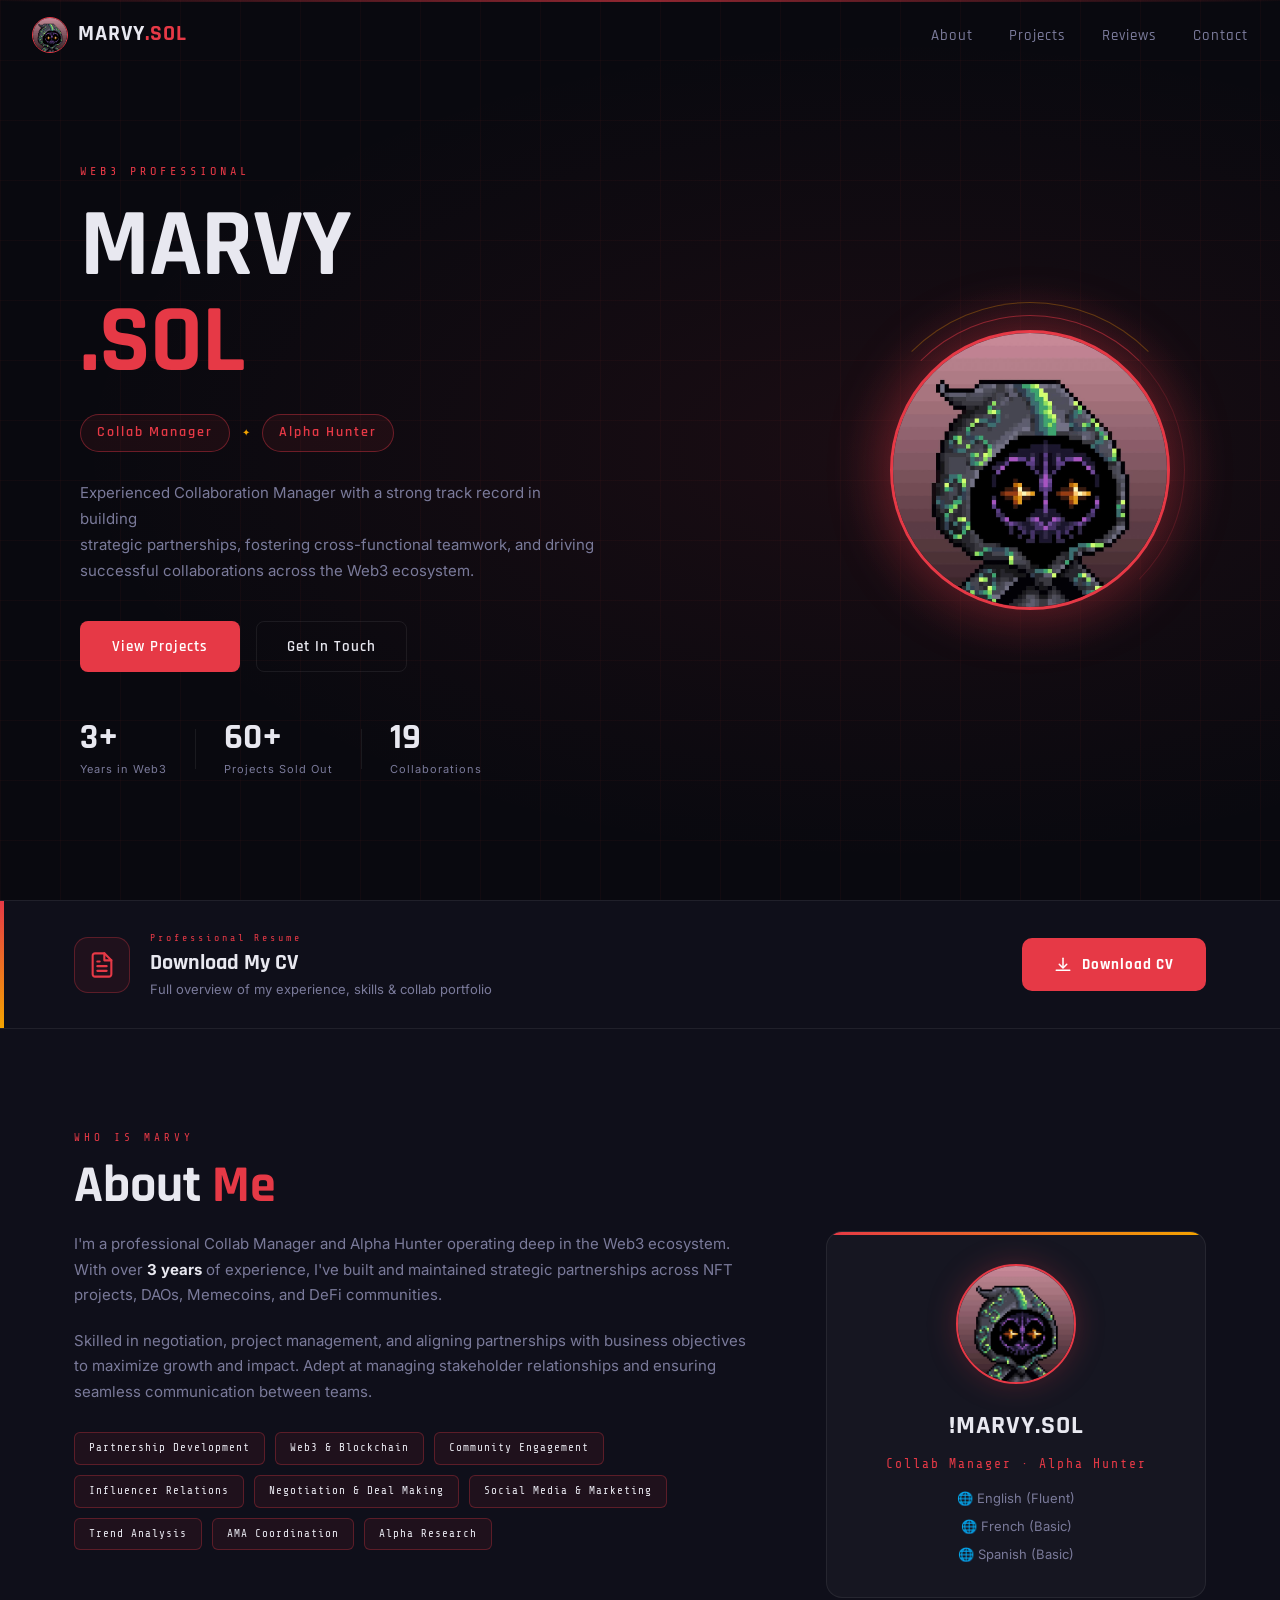
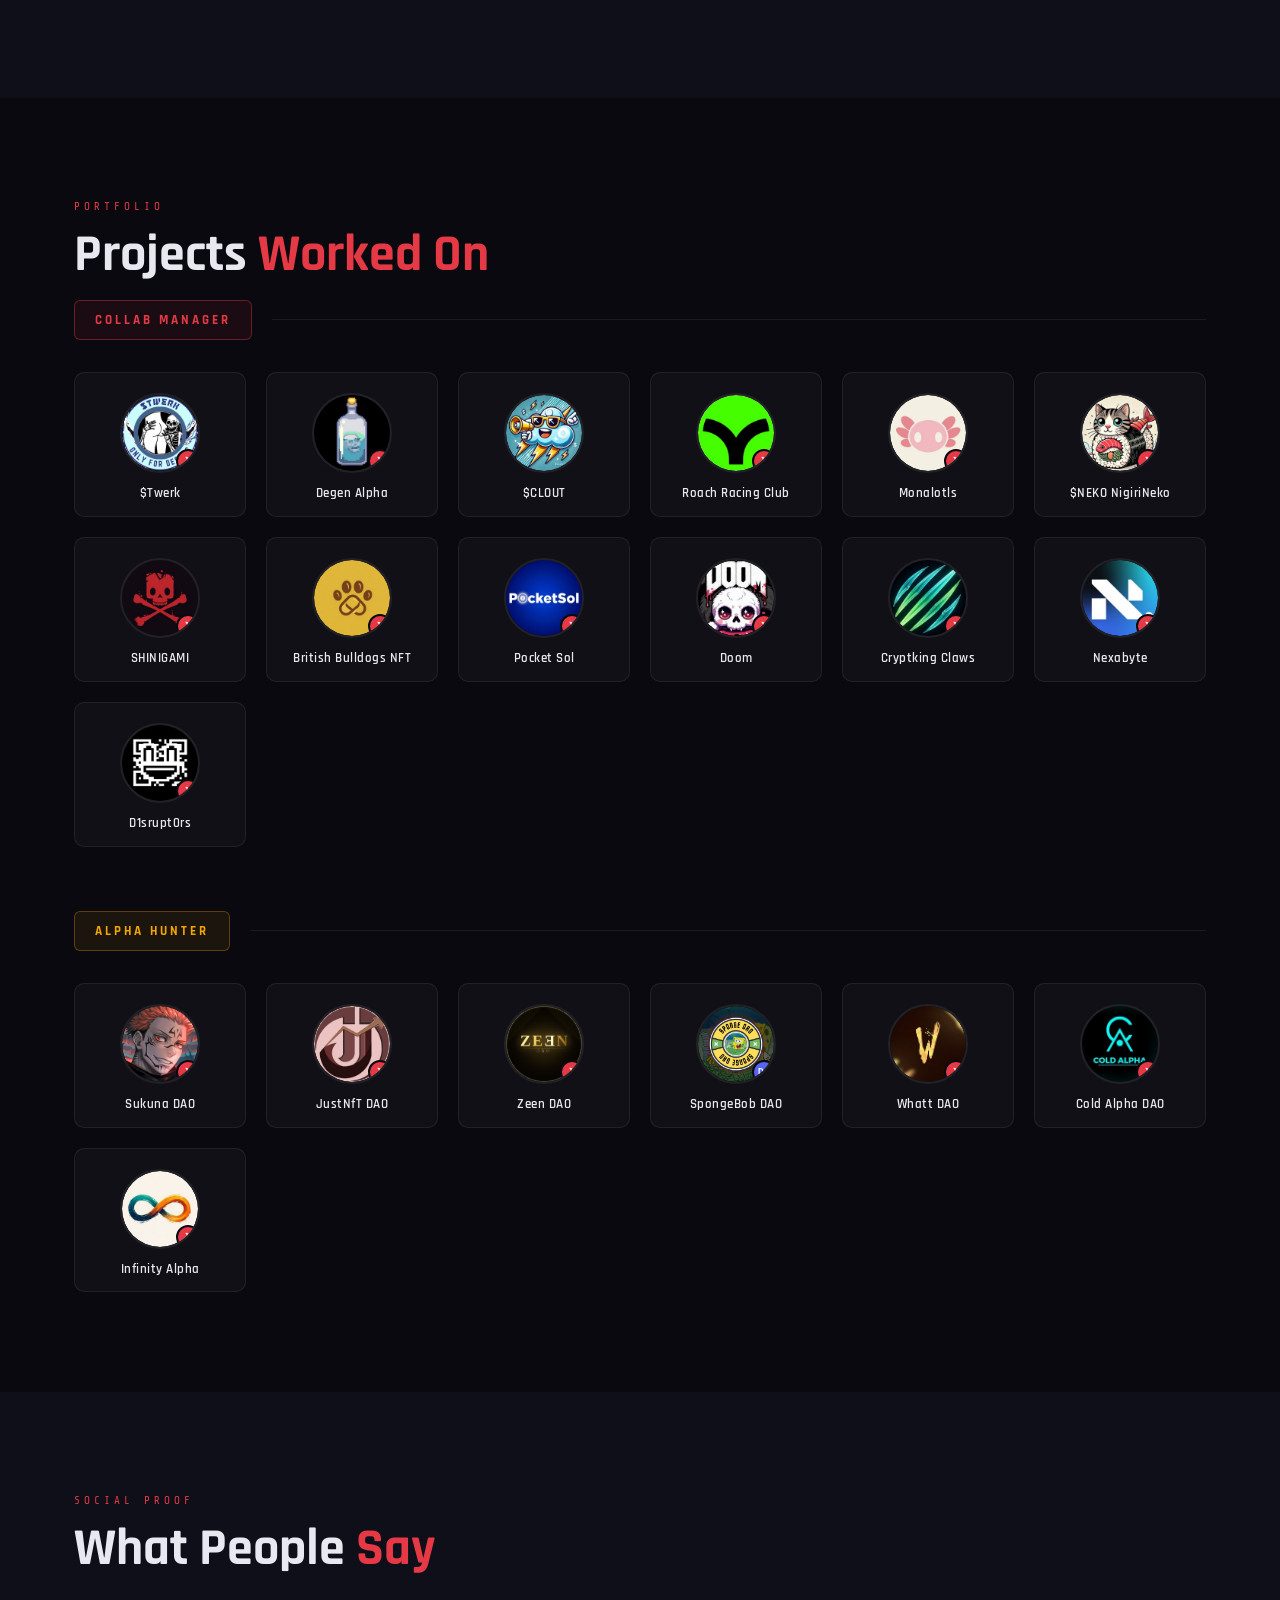
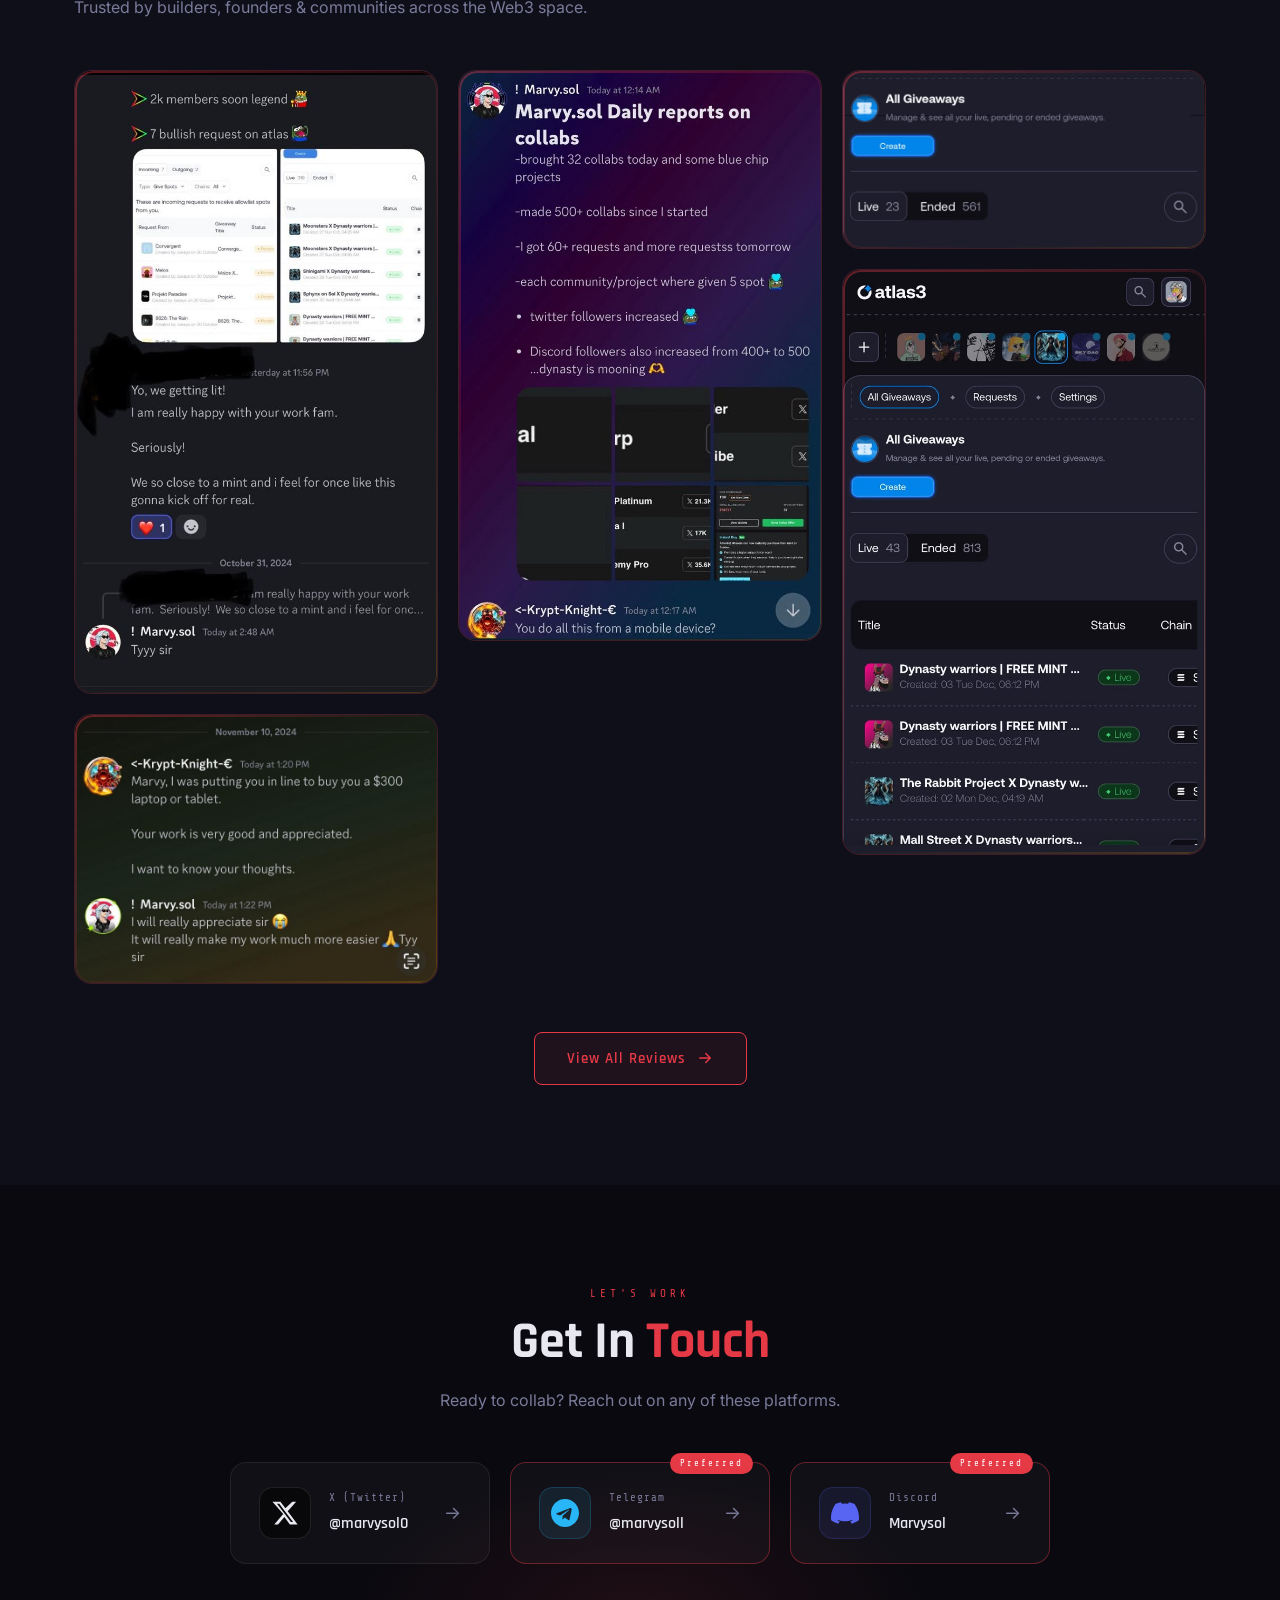
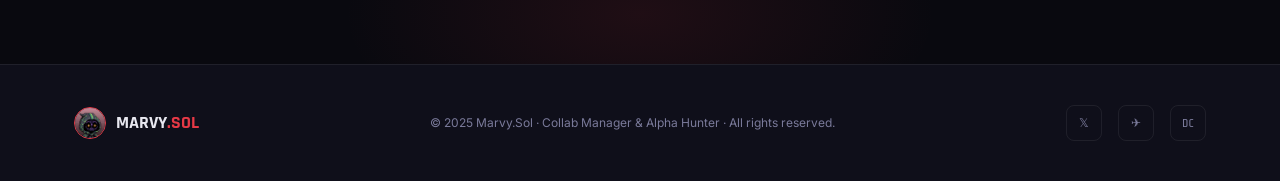
==== index.html @ a7b7ad64 "Initial commit - Marvy.Sol portfolio" ====
<!DOCTYPE html>
<html lang="en">
<head>
  <meta charset="UTF-8" />
  <meta name="viewport" content="width=device-width, initial-scale=1.0"/>
  <title>Marvy.Sol — Collab Manager & Alpha Hunter</title>
  <link rel="stylesheet" href="css/style.css" />
  <link rel="preconnect" href="https://fonts.googleapis.com">
  <link rel="preconnect" href="https://fonts.gstatic.com" crossorigin>
  <link href="https://fonts.googleapis.com/css2?family=Rajdhani:wght@400;500;600;700&family=Inter:wght@300;400;500;600&family=Share+Tech+Mono&display=swap" rel="stylesheet">
</head>
<body>

  <!-- ===================== PRELOADER ===================== -->
  <div id="preloader">
    <div class="preloader-inner">
      <div class="preloader-pfp-wrap">
        <img src="images/marvypfp.png" alt="Marvy.Sol" class="preloader-pfp" />
        <div class="preloader-ring ring-1"></div>
        <div class="preloader-ring ring-2"></div>
        <div class="preloader-ring ring-3"></div>
      </div>
      <div class="preloader-text">
        <span class="preloader-name">MARVY<span class="dot-sol">.SOL</span></span>
        <div class="preloader-bar-wrap">
          <div class="preloader-bar" id="preloaderBar"></div>
        </div>
        <span class="preloader-sub" id="preloaderSub">Initializing...</span>
      </div>
    </div>
    <div class="scanline"></div>
  </div>

  <!-- ===================== REACH ME (floating) ===================== -->
  <div class="reach-me-float" id="reachFloat">
    <div class="reach-arrow-wrap">
      <svg class="reach-arrow-svg" viewBox="0 0 40 60" fill="none" xmlns="http://www.w3.org/2000/svg">
        <path d="M20 4 C20 4 6 20 20 32 C34 44 20 56 20 56" stroke="#e63946" stroke-width="2.5" stroke-linecap="round" fill="none"/>
        <path d="M12 48 L20 58 L28 48" stroke="#e63946" stroke-width="2.5" stroke-linecap="round" stroke-linejoin="round" fill="none"/>
      </svg>
    </div>
    <a href="#contact" class="reach-me-btn">REACH ME</a>
  </div>

  <!-- ===================== NAV ===================== -->
  <nav class="navbar" id="navbar">
    <div class="nav-logo">
      <img src="images/marvypfp.png" alt="logo" class="nav-pfp" />
      <span>MARVY<span class="accent-red">.SOL</span></span>
    </div>
    <ul class="nav-links">
      <li><a href="#about">About</a></li>
      <li><a href="#projects">Projects</a></li>
      <li><a href="#reviews">Reviews</a></li>
      <li><a href="#contact">Contact</a></li>
    </ul>
    <button class="nav-hamburger" id="navHamburger" aria-label="Menu">
      <span></span><span></span><span></span>
    </button>
  </nav>
  <div class="nav-mobile-menu" id="navMobileMenu">
    <ul>
      <li><a href="#about" class="mobile-link">About</a></li>
      <li><a href="#projects" class="mobile-link">Projects</a></li>
      <li><a href="#reviews" class="mobile-link">Reviews</a></li>
      <li><a href="#contact" class="mobile-link">Contact</a></li>
    </ul>
  </div>

  <!-- ===================== HERO ===================== -->
  <section class="hero" id="home">
    <div class="hero-bg-grid"></div>
    <div class="hero-scanline-h"></div>
    <div class="hero-content">
      <p class="hero-eyebrow fade-up">Web3 Professional</p>
      <h1 class="hero-title fade-up delay-1">
        <span class="hero-name-line">MARVY</span>
        <span class="hero-name-line accent-red">.SOL</span>
      </h1>
      <div class="hero-roles fade-up delay-2">
        <span class="role-pill">Collab Manager</span>
        <span class="role-divider">✦</span>
        <span class="role-pill">Alpha Hunter</span>
      </div>
      <p class="hero-bio fade-up delay-3">
        Experienced Collaboration Manager with a strong track record in building<br class="br-desktop"/>
        strategic partnerships, fostering cross-functional teamwork, and driving<br class="br-desktop"/>
        successful collaborations across the Web3 ecosystem.
      </p>
      <div class="hero-cta-row fade-up delay-4">
        <a href="#projects" class="btn-primary">View Projects</a>
        <a href="#contact" class="btn-outline">Get In Touch</a>
      </div>
      <div class="hero-stats fade-up delay-5">
        <div class="stat-item">
          <span class="stat-num">3+</span>
          <span class="stat-label">Years in Web3</span>
        </div>
        <div class="stat-divider"></div>
        <div class="stat-item">
          <span class="stat-num">60+</span>
          <span class="stat-label">Projects Sold Out</span>
        </div>
        <div class="stat-divider"></div>
        <div class="stat-item">
          <span class="stat-num">19</span>
          <span class="stat-label">Collaborations</span>
        </div>
      </div>
    </div>
    <div class="hero-pfp-wrap fade-up delay-2">
      <div class="hero-pfp-glow"></div>
      <img src="images/marvypfp.png" alt="Marvy.Sol" class="hero-pfp" />
      <div class="hero-pfp-ring r1"></div>
      <div class="hero-pfp-ring r2"></div>
    </div>
  </section>

  <!-- ===================== CV DOWNLOAD BANNER ===================== -->
  <section class="cv-banner">
    <div class="container cv-banner-inner">
      <div class="cv-banner-left">
        <div class="cv-icon">
          <svg viewBox="0 0 24 24" fill="none" xmlns="http://www.w3.org/2000/svg" width="28" height="28">
            <path d="M14 2H6C5.46957 2 4.96086 2.21071 4.58579 2.58579C4.21071 2.96086 4 3.46957 4 4V20C4 20.5304 4.21071 21.0391 4.58579 21.4142C4.96086 21.7893 5.46957 22 6 22H18C18.5304 22 19.0391 21.7893 19.4142 21.4142C19.7893 21.0391 20 20.5304 20 20V8L14 2Z" stroke="currentColor" stroke-width="1.8" stroke-linecap="round" stroke-linejoin="round"/>
            <path d="M14 2V8H20" stroke="currentColor" stroke-width="1.8" stroke-linecap="round" stroke-linejoin="round"/>
            <path d="M16 13H8" stroke="currentColor" stroke-width="1.8" stroke-linecap="round" stroke-linejoin="round"/>
            <path d="M16 17H8" stroke="currentColor" stroke-width="1.8" stroke-linecap="round" stroke-linejoin="round"/>
            <path d="M10 9H9H8" stroke="currentColor" stroke-width="1.8" stroke-linecap="round" stroke-linejoin="round"/>
          </svg>
        </div>
        <div class="cv-banner-text">
          <p class="cv-banner-label">Professional Resume</p>
          <h3 class="cv-banner-title">Download My CV</h3>
          <p class="cv-banner-sub">Full overview of my experience, skills & collab portfolio</p>
        </div>
      </div>
      <a href="marvy_sol_cv.pdf" download="MarvySol_CV.pdf" class="btn-download-cv">
        <svg viewBox="0 0 24 24" fill="none" xmlns="http://www.w3.org/2000/svg" width="18" height="18">
          <path d="M12 15L12 3" stroke="currentColor" stroke-width="2" stroke-linecap="round"/>
          <path d="M7 11L12 16L17 11" stroke="currentColor" stroke-width="2" stroke-linecap="round" stroke-linejoin="round"/>
          <path d="M3 19H21" stroke="currentColor" stroke-width="2" stroke-linecap="round"/>
        </svg>
        Download CV
      </a>
    </div>
  </section>

  <!-- ===================== ABOUT ===================== -->
  <section class="about section-gap" id="about">
    <div class="container">
      <div class="section-label">WHO IS MARVY</div>
      <h2 class="section-title">About <span class="accent-red">Me</span></h2>
      <div class="about-grid">
        <div class="about-text">
          <p>
            I'm a professional Collab Manager and Alpha Hunter operating deep in the Web3 ecosystem.
            With over <strong>3 years</strong> of experience, I've built and maintained strategic partnerships
            across NFT projects, DAOs, Memecoins, and DeFi communities.
          </p>
          <p>
            Skilled in negotiation, project management, and aligning partnerships with business objectives
            to maximize growth and impact. Adept at managing stakeholder relationships and ensuring
            seamless communication between teams.
          </p>
          <div class="skills-grid">
            <div class="skill-tag">Partnership Development</div>
            <div class="skill-tag">Web3 & Blockchain</div>
            <div class="skill-tag">Community Engagement</div>
            <div class="skill-tag">Influencer Relations</div>
            <div class="skill-tag">Negotiation & Deal Making</div>
            <div class="skill-tag">Social Media & Marketing</div>
            <div class="skill-tag">Trend Analysis</div>
            <div class="skill-tag">AMA Coordination</div>
            <div class="skill-tag">Alpha Research</div>
          </div>
        </div>
        <div class="about-card">
          <div class="about-card-inner">
            <img src="images/marvypfp.png" alt="Marvy.Sol" class="about-pfp" />
            <div class="about-card-info">
              <h3>!MARVY.SOL</h3>
              <p class="about-card-role">Collab Manager · Alpha Hunter</p>
              <div class="about-langs">
                <span>🌐 English (Fluent)</span>
                <span>🌐 French (Basic)</span>
                <span>🌐 Spanish (Basic)</span>
              </div>
            </div>
          </div>
        </div>
      </div>
    </div>
  </section>

  <!-- ===================== PROJECTS: COLLAB MANAGER ===================== -->
  <section class="projects section-gap" id="projects">
    <div class="container">
      <div class="section-label">PORTFOLIO</div>
      <h2 class="section-title">Projects <span class="accent-red">Worked On</span></h2>

      <!-- COLLAB MANAGER TAB -->
      <div class="projects-category">
        <div class="category-header">
          <span class="category-badge badge-red">Collab Manager</span>
          <div class="category-line"></div>
        </div>
        <div class="projects-grid">

          <a href="https://x.com/twerk_xyz?s=21" target="_blank" rel="noopener" class="project-card has-link">
            <div class="project-img-wrap">
              <img src="projects/twerkdao.png" alt="$Twerk" loading="lazy"/>
              <div class="project-link-badge">𝕏</div>
            </div>
            <p class="project-name">$Twerk</p>
          </a>

          <a href="https://x.com/degenalphaxyz?s=21" target="_blank" rel="noopener" class="project-card has-link">
            <div class="project-img-wrap">
              <img src="projects/degenalphadao.png" alt="Degen Alpha" loading="lazy"/>
              <div class="project-link-badge">𝕏</div>
            </div>
            <p class="project-name">Degen Alpha</p>
          </a>

          <div class="project-card">
            <div class="project-img-wrap">
              <img src="projects/clout.png" alt="$CLOUT" loading="lazy"/>
            </div>
            <p class="project-name">$CLOUT</p>
          </div>

          <a href="https://x.com/roachracingclub?s=21" target="_blank" rel="noopener" class="project-card has-link">
            <div class="project-img-wrap">
              <img src="projects/roachracingclub.png" alt="Roach Racing Club" loading="lazy"/>
              <div class="project-link-badge">𝕏</div>
            </div>
            <p class="project-name">Roach Racing Club</p>
          </a>

          <a href="https://x.com/monalotls?s=21" target="_blank" rel="noopener" class="project-card has-link">
            <div class="project-img-wrap">
              <img src="projects/monalotls.png" alt="Monalotls" loading="lazy"/>
              <div class="project-link-badge">𝕏</div>
            </div>
            <p class="project-name">Monalotls</p>
          </a>

          <a href="https://x.com/nigirinekotoken?s=21" target="_blank" rel="noopener" class="project-card has-link">
            <div class="project-img-wrap">
              <img src="projects/nigirineko.png" alt="$NEKO NigiriNeko" loading="lazy"/>
              <div class="project-link-badge">𝕏</div>
            </div>
            <p class="project-name">$NEKO NigiriNeko</p>
          </a>

          <a href="https://x.com/shinirealms?s=21" target="_blank" rel="noopener" class="project-card has-link">
            <div class="project-img-wrap">
              <img src="projects/shinigami.png" alt="SHINIGAMI" loading="lazy"/>
              <div class="project-link-badge">𝕏</div>
            </div>
            <p class="project-name">SHINIGAMI</p>
          </a>

          <a href="https://x.com/britbulldogsnft?s=21" target="_blank" rel="noopener" class="project-card has-link">
            <div class="project-img-wrap">
              <img src="projects/britishbulldogsnft.png" alt="British Bulldogs NFT" loading="lazy"/>
              <div class="project-link-badge">𝕏</div>
            </div>
            <p class="project-name">British Bulldogs NFT</p>
          </a>

          <a href="https://x.com/pocket_sol?s=21" target="_blank" rel="noopener" class="project-card has-link">
            <div class="project-img-wrap">
              <img src="projects/pocketsol.png" alt="Pocket Sol" loading="lazy"/>
              <div class="project-link-badge">𝕏</div>
            </div>
            <p class="project-name">Pocket Sol</p>
          </a>

          <a href="https://x.com/doomons_on_sol?s=21" target="_blank" rel="noopener" class="project-card has-link">
            <div class="project-img-wrap">
              <img src="projects/doom.png" alt="Doom" loading="lazy"/>
              <div class="project-link-badge">𝕏</div>
            </div>
            <p class="project-name">Doom</p>
          </a>

          <a href="https://x.com/cryptkingclaws?s=21" target="_blank" rel="noopener" class="project-card has-link">
            <div class="project-img-wrap">
              <img src="projects/cryptkingclaws.png" alt="Cryptking Claws" loading="lazy"/>
              <div class="project-link-badge">𝕏</div>
            </div>
            <p class="project-name">Cryptking Claws</p>
          </a>

          <a href="https://x.com/btcordinal?s=21" target="_blank" rel="noopener" class="project-card has-link">
            <div class="project-img-wrap">
              <img src="projects/nexabyte.png" alt="Nexabyte" loading="lazy"/>
              <div class="project-link-badge">𝕏</div>
            </div>
            <p class="project-name">Nexabyte</p>
          </a>

          <a href="https://x.com/d1srupt0rs?s=21" target="_blank" rel="noopener" class="project-card has-link">
            <div class="project-img-wrap">
              <img src="projects/d1srupt0rs.png" alt="D1srupt0rs" loading="lazy"/>
              <div class="project-link-badge">𝕏</div>
            </div>
            <p class="project-name">D1srupt0rs</p>
          </a>

        </div>
      </div>

      <!-- ALPHA HUNTER TAB -->
      <div class="projects-category" style="margin-top: 64px;">
        <div class="category-header">
          <span class="category-badge badge-gold">Alpha Hunter</span>
          <div class="category-line"></div>
        </div>
        <div class="projects-grid">

          <a href="https://x.com/sukunadao?s=21" target="_blank" rel="noopener" class="project-card has-link">
            <div class="project-img-wrap">
              <img src="projects/sukunadao.png" alt="Sukuna DAO" loading="lazy"/>
              <div class="project-link-badge">𝕏</div>
            </div>
            <p class="project-name">Sukuna DAO</p>
          </a>

          <a href="https://x.com/justnftsdao11?s=21" target="_blank" rel="noopener" class="project-card has-link">
            <div class="project-img-wrap">
              <img src="projects/justnftdao.png" alt="JustNfT DAO" loading="lazy"/>
              <div class="project-link-badge">𝕏</div>
            </div>
            <p class="project-name">JustNfT DAO</p>
          </a>

          <a href="https://x.com/zeendao?s=21" target="_blank" rel="noopener" class="project-card has-link">
            <div class="project-img-wrap">
              <img src="projects/zeendao.png" alt="Zeen DAO" loading="lazy"/>
              <div class="project-link-badge">𝕏</div>
            </div>
            <p class="project-name">Zeen DAO</p>
          </a>

          <a href="https://discord.gg/MbeH8Wxzfx" target="_blank" rel="noopener" class="project-card has-link">
            <div class="project-img-wrap">
              <img src="projects/spongedao.png" alt="SpongeBob DAO" loading="lazy"/>
              <div class="project-link-badge discord-badge">DC</div>
            </div>
            <p class="project-name">SpongeBob DAO</p>
          </a>

          <a href="https://x.com/web3_whatt?s=21" target="_blank" rel="noopener" class="project-card has-link">
            <div class="project-img-wrap">
              <img src="projects/whattdao.png" alt="Whatt DAO" loading="lazy"/>
              <div class="project-link-badge">𝕏</div>
            </div>
            <p class="project-name">Whatt DAO</p>
          </a>

          <a href="https://x.com/cold_alphaa?s=21" target="_blank" rel="noopener" class="project-card has-link">
            <div class="project-img-wrap">
              <img src="projects/coldalpha.png" alt="Cold Alpha DAO" loading="lazy"/>
              <div class="project-link-badge">𝕏</div>
            </div>
            <p class="project-name">Cold Alpha DAO</p>
          </a>

          <a href="https://x.com/infinityyalpha?s=21" target="_blank" rel="noopener" class="project-card has-link">
            <div class="project-img-wrap">
              <img src="projects/infinityalpha.png" alt="Infinity Alpha" loading="lazy"/>
              <div class="project-link-badge">𝕏</div>
            </div>
            <p class="project-name">Infinity Alpha</p>
          </a>

        </div>
      </div>
    </div>
  </section>

  <!-- ===================== REVIEWS ===================== -->
  <section class="reviews-section section-gap" id="reviews">
    <div class="container">
      <div class="section-label">SOCIAL PROOF</div>
      <h2 class="section-title">What People <span class="accent-red">Say</span></h2>
      <p class="section-sub">Trusted by builders, founders & communities across the Web3 space.</p>

      <div class="reviews-masonry" id="reviewsMasonry">
        <!-- Reviews 1–7 shown on main page -->
        <div class="review-img-wrap"><img src="reviews/review_1.png" alt="Review 1" loading="lazy"/></div>
        <div class="review-img-wrap"><img src="reviews/review_2.png" alt="Review 2" loading="lazy"/></div>
        <div class="review-img-wrap"><img src="reviews/review_3.png" alt="Review 3" loading="lazy"/></div>
        <div class="review-img-wrap"><img src="reviews/review_4.png" alt="Review 4" loading="lazy"/></div>
        <div class="review-img-wrap"><img src="reviews/review_5.png" alt="Review 5" loading="lazy"/></div>
        <div class="review-img-wrap"><img src="reviews/review_6.png" alt="Review 6" loading="lazy"/></div>
        <div class="review-img-wrap"><img src="reviews/review_7.png" alt="Review 7" loading="lazy"/></div>
      </div>

      <div class="reviews-cta-row">
        <a href="testimonials.html" class="btn-reviews">
          View All Reviews
          <svg viewBox="0 0 24 24" fill="none" xmlns="http://www.w3.org/2000/svg" width="18" height="18">
            <path d="M5 12H19M13 6L19 12L13 18" stroke="currentColor" stroke-width="2" stroke-linecap="round" stroke-linejoin="round"/>
          </svg>
        </a>
      </div>
    </div>
  </section>

  <!-- ===================== CONTACT ===================== -->
  <section class="contact section-gap" id="contact">
    <div class="container contact-container">
      <div class="section-label">LET'S WORK</div>
      <h2 class="section-title">Get In <span class="accent-red">Touch</span></h2>
      <p class="section-sub">Ready to collab? Reach out on any of these platforms.</p>

      <div class="contact-cards">
        <a href="https://x.com/marvysol0" target="_blank" rel="noopener" class="contact-card">
          <div class="contact-icon x-icon">
            <svg viewBox="0 0 24 24" fill="currentColor" width="28" height="28">
              <path d="M18.244 2.25h3.308l-7.227 8.26 8.502 11.24H16.17l-4.714-6.231-5.401 6.231H2.746l7.73-8.835L1.254 2.25H8.08l4.264 5.636L18.244 2.25zm-1.161 17.52h1.833L7.084 4.126H5.117L17.083 19.77z"/>
            </svg>
          </div>
          <div class="contact-info">
            <span class="contact-platform">X (Twitter)</span>
            <span class="contact-handle">@marvysol0</span>
          </div>
          <div class="contact-arrow">→</div>
        </a>

        <a href="https://t.me/marvysoll" target="_blank" rel="noopener" class="contact-card preferred">
          <div class="preferred-badge">Preferred</div>
          <div class="contact-icon tg-icon">
            <svg viewBox="0 0 24 24" fill="currentColor" width="28" height="28">
              <path d="M12 0C5.373 0 0 5.373 0 12s5.373 12 12 12 12-5.373 12-12S18.627 0 12 0zm5.894 8.221l-1.97 9.28c-.145.658-.537.818-1.084.508l-3-2.21-1.447 1.394c-.16.16-.295.295-.605.295l.213-3.053 5.56-5.023c.242-.213-.054-.333-.373-.12L7.793 14.08l-2.96-.924c-.643-.204-.657-.643.136-.953l11.57-4.461c.537-.194 1.006.131.836.95l-.441.529z"/>
            </svg>
          </div>
          <div class="contact-info">
            <span class="contact-platform">Telegram</span>
            <span class="contact-handle">@marvysoll</span>
          </div>
          <div class="contact-arrow">→</div>
        </a>

        <a href="https://discord.gg/k3fXaZNx" target="_blank" rel="noopener" class="contact-card preferred">
          <div class="preferred-badge">Preferred</div>
          <div class="contact-icon dc-icon">
            <svg viewBox="0 0 24 24" fill="currentColor" width="28" height="28">
              <path d="M20.317 4.37a19.791 19.791 0 0 0-4.885-1.515.074.074 0 0 0-.079.037c-.21.375-.444.864-.608 1.25a18.27 18.27 0 0 0-5.487 0 12.64 12.64 0 0 0-.617-1.25.077.077 0 0 0-.079-.037A19.736 19.736 0 0 0 3.677 4.37a.07.07 0 0 0-.032.027C.533 9.046-.32 13.58.099 18.057a.082.082 0 0 0 .031.057 19.9 19.9 0 0 0 5.993 3.03.078.078 0 0 0 .084-.028 14.09 14.09 0 0 0 1.226-1.994.076.076 0 0 0-.041-.106 13.107 13.107 0 0 1-1.872-.892.077.077 0 0 1-.008-.128 10.2 10.2 0 0 0 .372-.292.074.074 0 0 1 .077-.01c3.928 1.793 8.18 1.793 12.062 0a.074.074 0 0 1 .078.01c.12.098.246.198.373.292a.077.077 0 0 1-.006.127 12.299 12.299 0 0 1-1.873.892.077.077 0 0 0-.041.107c.36.698.772 1.362 1.225 1.993a.076.076 0 0 0 .084.028 19.839 19.839 0 0 0 6.002-3.03.077.077 0 0 0 .032-.054c.5-5.177-.838-9.674-3.549-13.66a.061.061 0 0 0-.031-.03z"/>
            </svg>
          </div>
          <div class="contact-info">
            <span class="contact-platform">Discord</span>
            <span class="contact-handle">Marvysol</span>
          </div>
          <div class="contact-arrow">→</div>
        </a>
      </div>
    </div>
  </section>

  <!-- ===================== FOOTER ===================== -->
  <footer class="footer">
    <div class="container">
      <div class="footer-inner">
        <div class="footer-logo">
          <img src="images/marvypfp.png" alt="Marvy.Sol" />
          <span>MARVY<span class="accent-red">.SOL</span></span>
        </div>
        <p class="footer-copy">© 2025 Marvy.Sol · Collab Manager & Alpha Hunter · All rights reserved.</p>
        <div class="footer-socials">
          <a href="https://x.com/marvysol0" target="_blank" rel="noopener" aria-label="X">𝕏</a>
          <a href="https://t.me/marvysoll" target="_blank" rel="noopener" aria-label="Telegram">✈</a>
          <a href="https://discord.gg/k3fXaZNx" target="_blank" rel="noopener" aria-label="Discord">DC</a>
        </div>
      </div>
    </div>
  </footer>

  <script src="js/main.js"></script>
</body>
</html>
---- css/style.css ----
/* ============================================================
   MARVY.SOL — CSS
   Dark Web3 theme: Deep black + Red accent + Gold secondary
   ============================================================ */

/* ---- RESET & BASE ---- */
*, *::before, *::after { box-sizing: border-box; margin: 0; padding: 0; }

:root {
  --bg:          #09090f;
  --bg2:         #0f0f1a;
  --bg3:         #13131f;
  --red:         #e63946;
  --red-glow:    rgba(230,57,70,0.25);
  --red-dim:     rgba(230,57,70,0.08);
  --gold:        #f4a400;
  --gold-glow:   rgba(244,164,0,0.2);
  --text:        #e8e8f0;
  --muted:       #7a7a9a;
  --border:      rgba(255,255,255,0.07);
  --card-bg:     rgba(255,255,255,0.03);
  --font-head:   'Rajdhani', sans-serif;
  --font-body:   'Inter', sans-serif;
  --font-mono:   'Share Tech Mono', monospace;
  --radius:      16px;
  --radius-sm:   10px;
}

html { scroll-behavior: smooth; overflow-x: hidden; }

body {
  background: var(--bg);
  color: var(--text);
  font-family: var(--font-body);
  font-size: 16px;
  line-height: 1.7;
  overflow-x: hidden;
}

a { color: inherit; text-decoration: none; }
img { max-width: 100%; display: block; }
ul { list-style: none; }

.container {
  max-width: 1180px;
  margin: 0 auto;
  padding: 0 24px;
}

.section-gap { padding: 100px 0; }

.accent-red { color: var(--red); }

/* ---- TYPOGRAPHY ---- */
.section-label {
  font-family: var(--font-mono);
  font-size: 11px;
  letter-spacing: 4px;
  color: var(--red);
  text-transform: uppercase;
  margin-bottom: 10px;
  opacity: 0.85;
}

.section-title {
  font-family: var(--font-head);
  font-size: clamp(32px, 5vw, 52px);
  font-weight: 700;
  line-height: 1.1;
  margin-bottom: 16px;
}

.section-sub {
  color: var(--muted);
  font-size: 16px;
  max-width: 520px;
  margin-bottom: 48px;
}

/* ---- BUTTONS ---- */
.btn-primary {
  display: inline-flex;
  align-items: center;
  gap: 8px;
  background: var(--red);
  color: #fff;
  font-family: var(--font-head);
  font-weight: 600;
  font-size: 15px;
  letter-spacing: 1px;
  padding: 13px 32px;
  border-radius: 8px;
  transition: background 0.2s, box-shadow 0.2s, transform 0.15s;
}
.btn-primary:hover {
  background: #c0303b;
  box-shadow: 0 0 28px var(--red-glow);
  transform: translateY(-2px);
}

.btn-outline {
  display: inline-flex;
  align-items: center;
  gap: 8px;
  background: transparent;
  color: var(--text);
  font-family: var(--font-head);
  font-weight: 600;
  font-size: 15px;
  letter-spacing: 1px;
  padding: 12px 30px;
  border: 1.5px solid var(--border);
  border-radius: 8px;
  transition: border-color 0.2s, color 0.2s, transform 0.15s;
}
.btn-outline:hover {
  border-color: var(--red);
  color: var(--red);
  transform: translateY(-2px);
}

/* ============================================================
   PRELOADER
   ============================================================ */
#preloader {
  position: fixed;
  inset: 0;
  background: var(--bg);
  z-index: 9999;
  display: flex;
  align-items: center;
  justify-content: center;
  flex-direction: column;
  transition: opacity 0.6s ease, visibility 0.6s ease;
}
#preloader.hidden {
  opacity: 0;
  visibility: hidden;
}
.preloader-inner {
  display: flex;
  flex-direction: column;
  align-items: center;
  gap: 32px;
}
.preloader-pfp-wrap {
  position: relative;
  width: 140px;
  height: 140px;
  display: flex;
  align-items: center;
  justify-content: center;
}
.preloader-pfp {
  width: 100px;
  height: 100px;
  border-radius: 50%;
  object-fit: cover;
  border: 2px solid var(--red);
  position: relative;
  z-index: 2;
  filter: drop-shadow(0 0 16px var(--red-glow));
}
.preloader-ring {
  position: absolute;
  border-radius: 50%;
  border: 1.5px solid transparent;
  animation: spinRing 3s linear infinite;
}
.ring-1 {
  width: 120px; height: 120px;
  border-top-color: var(--red);
  animation-duration: 2s;
}
.ring-2 {
  width: 136px; height: 136px;
  border-right-color: var(--gold);
  animation-duration: 3s;
  animation-direction: reverse;
}
.ring-3 {
  width: 108px; height: 108px;
  border-bottom-color: rgba(230,57,70,0.4);
  animation-duration: 4s;
}
@keyframes spinRing {
  from { transform: rotate(0deg); }
  to   { transform: rotate(360deg); }
}

.preloader-text {
  display: flex;
  flex-direction: column;
  align-items: center;
  gap: 14px;
}
.preloader-name {
  font-family: var(--font-head);
  font-size: 42px;
  font-weight: 700;
  letter-spacing: 4px;
  color: var(--text);
}
.preloader-name .dot-sol { color: var(--red); }
.preloader-bar-wrap {
  width: 200px;
  height: 3px;
  background: rgba(255,255,255,0.07);
  border-radius: 99px;
  overflow: hidden;
}
.preloader-bar {
  height: 100%;
  width: 0%;
  background: linear-gradient(90deg, var(--red), var(--gold));
  border-radius: 99px;
  transition: width 0.1s linear;
}
.preloader-sub {
  font-family: var(--font-mono);
  font-size: 11px;
  color: var(--muted);
  letter-spacing: 2px;
}

/* Scanline overlay */
.scanline {
  position: absolute;
  inset: 0;
  background: repeating-linear-gradient(
    0deg,
    transparent,
    transparent 2px,
    rgba(0,0,0,0.08) 2px,
    rgba(0,0,0,0.08) 4px
  );
  pointer-events: none;
}

/* ============================================================
   REACH ME FLOATING
   ============================================================ */
.reach-me-float {
  position: fixed;
  right: 28px;
  top: 50%;
  transform: translateY(-50%);
  z-index: 500;
  display: flex;
  flex-direction: column;
  align-items: center;
  gap: 6px;
  opacity: 0;
  transition: opacity 0.4s ease;
}
.reach-me-float.visible { opacity: 1; }

.reach-arrow-wrap {
  animation: bounceArrow 1.4s ease-in-out infinite;
}
.reach-arrow-svg {
  width: 28px;
  height: 44px;
  filter: drop-shadow(0 0 6px var(--red));
}
@keyframes bounceArrow {
  0%, 100% { transform: translateY(0); }
  50%       { transform: translateY(8px); }
}

.reach-me-btn {
  writing-mode: vertical-rl;
  text-orientation: mixed;
  font-family: var(--font-mono);
  font-size: 10px;
  letter-spacing: 3px;
  color: var(--red);
  border: 1px solid var(--red);
  padding: 12px 6px;
  border-radius: 4px;
  transition: background 0.2s, color 0.2s;
  white-space: nowrap;
}
.reach-me-btn:hover {
  background: var(--red);
  color: #fff;
}

/* ============================================================
   NAVBAR
   ============================================================ */
.navbar {
  position: fixed;
  top: 0; left: 0; right: 0;
  z-index: 800;
  padding: 16px 32px;
  display: flex;
  align-items: center;
  justify-content: space-between;
  transition: background 0.3s, backdrop-filter 0.3s, box-shadow 0.3s;
}
.navbar.scrolled {
  background: rgba(9,9,15,0.92);
  backdrop-filter: blur(20px);
  box-shadow: 0 1px 0 var(--border);
}

.nav-logo {
  display: flex;
  align-items: center;
  gap: 10px;
  font-family: var(--font-head);
  font-size: 22px;
  font-weight: 700;
  letter-spacing: 1px;
}
.nav-pfp {
  width: 36px;
  height: 36px;
  border-radius: 50%;
  object-fit: cover;
  border: 1.5px solid var(--red);
}

.nav-links {
  display: flex;
  align-items: center;
  gap: 36px;
}
.nav-links a {
  font-family: var(--font-head);
  font-size: 15px;
  font-weight: 500;
  letter-spacing: 1px;
  color: var(--muted);
  transition: color 0.2s;
  position: relative;
}
.nav-links a::after {
  content: '';
  position: absolute;
  bottom: -4px; left: 0;
  width: 0; height: 1.5px;
  background: var(--red);
  transition: width 0.25s;
}
.nav-links a:hover { color: var(--text); }
.nav-links a:hover::after { width: 100%; }

.nav-hamburger {
  display: none;
  flex-direction: column;
  gap: 5px;
  background: none;
  border: none;
  cursor: pointer;
  padding: 4px;
}
.nav-hamburger span {
  display: block;
  width: 24px;
  height: 2px;
  background: var(--text);
  border-radius: 2px;
  transition: transform 0.3s, opacity 0.3s;
}

.nav-mobile-menu {
  display: none;
  position: fixed;
  top: 68px; left: 0; right: 0;
  background: rgba(9,9,15,0.97);
  backdrop-filter: blur(20px);
  padding: 24px 32px;
  z-index: 700;
  border-bottom: 1px solid var(--border);
}
.nav-mobile-menu.open { display: block; }
.nav-mobile-menu ul { display: flex; flex-direction: column; gap: 20px; }
.nav-mobile-menu a {
  font-family: var(--font-head);
  font-size: 22px;
  font-weight: 600;
  color: var(--text);
  letter-spacing: 1px;
}

/* ============================================================
   HERO
   ============================================================ */
.hero {
  min-height: 100vh;
  display: flex;
  align-items: center;
  justify-content: space-between;
  padding: 120px 80px 80px;
  position: relative;
  overflow: hidden;
  gap: 48px;
}

.hero-bg-grid {
  position: absolute;
  inset: 0;
  background-image:
    linear-gradient(rgba(230,57,70,0.04) 1px, transparent 1px),
    linear-gradient(90deg, rgba(230,57,70,0.04) 1px, transparent 1px);
  background-size: 60px 60px;
  pointer-events: none;
}
.hero-bg-grid::after {
  content: '';
  position: absolute;
  inset: 0;
  background: radial-gradient(ellipse at 70% 50%, rgba(230,57,70,0.08) 0%, transparent 65%);
}

.hero-scanline-h {
  position: absolute;
  top: 0; left: 0; right: 0;
  height: 2px;
  background: linear-gradient(90deg, transparent, var(--red), transparent);
  animation: scanH 4s ease-in-out infinite;
  opacity: 0.6;
  pointer-events: none;
}
@keyframes scanH {
  0%   { top: 10%; opacity: 0; }
  10%  { opacity: 0.6; }
  90%  { opacity: 0.6; }
  100% { top: 90%; opacity: 0; }
}

.hero-content {
  position: relative;
  z-index: 2;
  max-width: 600px;
}
.hero-eyebrow {
  font-family: var(--font-mono);
  font-size: 12px;
  letter-spacing: 4px;
  color: var(--red);
  text-transform: uppercase;
  margin-bottom: 16px;
}
.hero-title {
  font-family: var(--font-head);
  font-size: clamp(56px, 9vw, 96px);
  font-weight: 700;
  line-height: 1;
  margin-bottom: 24px;
  display: flex;
  flex-direction: column;
}
.hero-name-line {
  display: block;
  letter-spacing: -1px;
}

.hero-roles {
  display: flex;
  align-items: center;
  gap: 12px;
  margin-bottom: 28px;
  flex-wrap: wrap;
}
.role-pill {
  font-family: var(--font-head);
  font-size: 14px;
  font-weight: 600;
  letter-spacing: 2px;
  padding: 6px 16px;
  border: 1px solid rgba(230,57,70,0.4);
  border-radius: 99px;
  color: var(--red);
  background: var(--red-dim);
}
.role-divider {
  color: var(--gold);
  font-size: 10px;
}

.hero-bio {
  color: var(--muted);
  font-size: 15px;
  line-height: 1.75;
  margin-bottom: 36px;
  max-width: 520px;
}
.br-desktop { display: inline; }

.hero-cta-row {
  display: flex;
  gap: 16px;
  flex-wrap: wrap;
  margin-bottom: 48px;
}

.hero-stats {
  display: flex;
  align-items: center;
  gap: 0;
}
.stat-item {
  display: flex;
  flex-direction: column;
  gap: 4px;
  padding: 0 28px;
}
.stat-item:first-child { padding-left: 0; }
.stat-num {
  font-family: var(--font-head);
  font-size: 36px;
  font-weight: 700;
  color: var(--text);
  line-height: 1;
}
.stat-label {
  font-size: 11px;
  color: var(--muted);
  letter-spacing: 1px;
  white-space: nowrap;
}
.stat-divider {
  width: 1px;
  height: 40px;
  background: var(--border);
}

/* Hero PFP */
.hero-pfp-wrap {
  position: relative;
  flex-shrink: 0;
  width: 340px;
  height: 340px;
  display: flex;
  align-items: center;
  justify-content: center;
  z-index: 2;
}
.hero-pfp-glow {
  position: absolute;
  inset: -20px;
  border-radius: 50%;
  background: radial-gradient(circle, rgba(230,57,70,0.25) 0%, transparent 70%);
  animation: pulseGlow 3s ease-in-out infinite;
}
@keyframes pulseGlow {
  0%, 100% { opacity: 0.6; transform: scale(1); }
  50%       { opacity: 1;   transform: scale(1.08); }
}
.hero-pfp {
  width: 280px;
  height: 280px;
  border-radius: 50%;
  object-fit: cover;
  border: 3px solid var(--red);
  position: relative;
  z-index: 2;
  filter: drop-shadow(0 0 30px rgba(230,57,70,0.4));
}
.hero-pfp-ring {
  position: absolute;
  border-radius: 50%;
  border: 1.5px solid transparent;
  animation: spinRing 6s linear infinite;
}
.hero-pfp-ring.r1 {
  width: 310px; height: 310px;
  border-top-color: rgba(230,57,70,0.5);
  border-right-color: rgba(230,57,70,0.2);
}
.hero-pfp-ring.r2 {
  width: 336px; height: 336px;
  border-top-color: rgba(244,164,0,0.3);
  animation-direction: reverse;
  animation-duration: 9s;
}

/* ============================================================
   CV DOWNLOAD BANNER
   ============================================================ */
.cv-banner {
  background: var(--bg2);
  border-top: 1px solid var(--border);
  border-bottom: 1px solid var(--border);
  padding: 28px 0;
  position: relative;
  overflow: hidden;
}
.cv-banner::before {
  content: '';
  position: absolute;
  left: 0; top: 0; bottom: 0;
  width: 4px;
  background: linear-gradient(180deg, var(--red), var(--gold));
}
.cv-banner-inner {
  display: flex;
  align-items: center;
  justify-content: space-between;
  gap: 24px;
  flex-wrap: wrap;
}
.cv-banner-left {
  display: flex;
  align-items: center;
  gap: 20px;
}
.cv-icon {
  width: 56px;
  height: 56px;
  border-radius: 14px;
  background: var(--red-dim);
  border: 1px solid rgba(230,57,70,0.3);
  display: flex;
  align-items: center;
  justify-content: center;
  color: var(--red);
  flex-shrink: 0;
}
.cv-banner-label {
  font-family: var(--font-mono);
  font-size: 10px;
  letter-spacing: 3px;
  color: var(--red);
  margin-bottom: 4px;
}
.cv-banner-title {
  font-family: var(--font-head);
  font-size: 22px;
  font-weight: 700;
  color: var(--text);
  line-height: 1.2;
}
.cv-banner-sub {
  font-size: 13px;
  color: var(--muted);
  margin-top: 2px;
}
.btn-download-cv {
  display: inline-flex;
  align-items: center;
  gap: 10px;
  background: var(--red);
  color: #fff;
  font-family: var(--font-head);
  font-size: 15px;
  font-weight: 700;
  letter-spacing: 1px;
  padding: 14px 32px;
  border-radius: 10px;
  white-space: nowrap;
  transition: background 0.2s, box-shadow 0.2s, transform 0.15s;
  flex-shrink: 0;
}
.btn-download-cv:hover {
  background: #c0303b;
  box-shadow: 0 0 32px var(--red-glow);
  transform: translateY(-2px);
}

/* ============================================================
   ABOUT
   ============================================================ */
.about { background: var(--bg2); }
.about-grid {
  display: grid;
  grid-template-columns: 1fr 380px;
  gap: 64px;
  align-items: start;
}

.about-text p {
  color: var(--muted);
  font-size: 15px;
  margin-bottom: 20px;
}
.about-text strong { color: var(--text); }

.skills-grid {
  display: flex;
  flex-wrap: wrap;
  gap: 10px;
  margin-top: 28px;
}
.skill-tag {
  font-family: var(--font-mono);
  font-size: 11px;
  letter-spacing: 1px;
  padding: 6px 14px;
  border: 1px solid rgba(230,57,70,0.3);
  border-radius: 6px;
  color: var(--text);
  background: var(--red-dim);
}

.about-card {
  background: var(--card-bg);
  border: 1px solid var(--border);
  border-radius: var(--radius);
  overflow: hidden;
  position: relative;
}
.about-card::before {
  content: '';
  position: absolute;
  top: 0; left: 0; right: 0;
  height: 3px;
  background: linear-gradient(90deg, var(--red), var(--gold));
}
.about-card-inner {
  padding: 32px;
  display: flex;
  flex-direction: column;
  align-items: center;
  gap: 20px;
  text-align: center;
}
.about-pfp {
  width: 120px;
  height: 120px;
  border-radius: 50%;
  object-fit: cover;
  border: 2px solid var(--red);
  filter: drop-shadow(0 0 14px var(--red-glow));
}
.about-card-info h3 {
  font-family: var(--font-head);
  font-size: 26px;
  font-weight: 700;
  letter-spacing: 1px;
}
.about-card-role {
  font-size: 13px;
  color: var(--red);
  font-family: var(--font-mono);
  letter-spacing: 2px;
  margin-top: 4px;
}
.about-langs {
  display: flex;
  flex-direction: column;
  gap: 6px;
  margin-top: 12px;
  font-size: 13px;
  color: var(--muted);
}

/* ============================================================
   PROJECTS
   ============================================================ */
.projects { background: var(--bg); }

.category-header {
  display: flex;
  align-items: center;
  gap: 20px;
  margin-bottom: 32px;
}
.category-badge {
  font-family: var(--font-head);
  font-size: 13px;
  font-weight: 700;
  letter-spacing: 3px;
  text-transform: uppercase;
  padding: 8px 20px;
  border-radius: 6px;
  white-space: nowrap;
}
.badge-red {
  background: var(--red-dim);
  border: 1px solid rgba(230,57,70,0.4);
  color: var(--red);
}
.badge-gold {
  background: rgba(244,164,0,0.08);
  border: 1px solid rgba(244,164,0,0.3);
  color: var(--gold);
}
.category-line {
  flex: 1;
  height: 1px;
  background: var(--border);
}

.projects-grid {
  display: grid;
  grid-template-columns: repeat(auto-fill, minmax(160px, 1fr));
  gap: 20px;
}

.project-card {
  background: var(--card-bg);
  border: 1px solid var(--border);
  border-radius: var(--radius-sm);
  overflow: hidden;
  display: flex;
  flex-direction: column;
  align-items: center;
  padding: 20px 12px 14px;
  gap: 12px;
  transition: border-color 0.25s, box-shadow 0.25s, transform 0.2s;
  cursor: pointer;
  text-align: center;
}
.project-card:hover {
  border-color: rgba(230,57,70,0.5);
  box-shadow: 0 0 24px rgba(230,57,70,0.1);
  transform: translateY(-4px);
}
.project-card.has-link:hover { border-color: var(--red); }

.project-img-wrap {
  position: relative;
  width: 80px;
  height: 80px;
  border-radius: 50%;
  overflow: hidden;
  border: 2px solid var(--border);
  transition: border-color 0.2s;
  flex-shrink: 0;
}
.project-card:hover .project-img-wrap {
  border-color: var(--red);
  box-shadow: 0 0 16px var(--red-glow);
}
.project-img-wrap img {
  width: 100%;
  height: 100%;
  object-fit: cover;
  border-radius: 50%;
}

.project-link-badge {
  position: absolute;
  bottom: -2px;
  right: -2px;
  width: 24px;
  height: 24px;
  border-radius: 50%;
  background: var(--red);
  color: #fff;
  font-size: 8px;
  font-weight: 700;
  display: flex;
  align-items: center;
  justify-content: center;
  border: 2px solid var(--bg);
  letter-spacing: 0;
}
.discord-badge { background: #5865f2; }

.project-name {
  font-family: var(--font-head);
  font-size: 13px;
  font-weight: 600;
  letter-spacing: 0.5px;
  color: var(--text);
  line-height: 1.3;
}

/* ============================================================
   REVIEWS
   ============================================================ */
.reviews-section { background: var(--bg2); }

.reviews-masonry {
  columns: 3;
  column-gap: 20px;
  margin-bottom: 48px;
}

.review-img-wrap {
  break-inside: avoid;
  margin-bottom: 20px;
  border-radius: 18px;
  overflow: hidden;
  border: 1.5px solid rgba(230,57,70,0.2);
  box-shadow: 0 0 0 0 transparent;
  transition: border-color 0.25s, box-shadow 0.25s, transform 0.2s;
  background: var(--card-bg);
  position: relative;
}
.review-img-wrap::before {
  content: '';
  position: absolute;
  inset: 0;
  border-radius: inherit;
  padding: 1.5px;
  background: linear-gradient(135deg, rgba(230,57,70,0.4), transparent 60%, rgba(244,164,0,0.2));
  -webkit-mask: linear-gradient(#fff 0 0) content-box, linear-gradient(#fff 0 0);
  -webkit-mask-composite: xor;
  mask-composite: exclude;
  pointer-events: none;
}
.review-img-wrap:hover {
  border-color: var(--red);
  box-shadow: 0 0 20px rgba(230,57,70,0.15);
  transform: translateY(-3px);
}
.review-img-wrap img {
  width: 100%;
  height: auto;
  display: block;
  border-radius: 16px;
}

.reviews-cta-row {
  display: flex;
  justify-content: center;
}

.btn-reviews {
  display: inline-flex;
  align-items: center;
  gap: 10px;
  font-family: var(--font-head);
  font-size: 15px;
  font-weight: 600;
  letter-spacing: 1px;
  padding: 13px 32px;
  border: 1.5px solid var(--red);
  border-radius: 8px;
  color: var(--red);
  background: var(--red-dim);
  transition: background 0.2s, color 0.2s, box-shadow 0.2s, transform 0.15s;
}
.btn-reviews:hover {
  background: var(--red);
  color: #fff;
  box-shadow: 0 0 28px var(--red-glow);
  transform: translateY(-2px);
}

/* ============================================================
   CONTACT
   ============================================================ */
.contact {
  background: var(--bg);
  position: relative;
  overflow: hidden;
}
.contact::before {
  content: '';
  position: absolute;
  bottom: -100px;
  left: 50%;
  transform: translateX(-50%);
  width: 600px;
  height: 300px;
  background: radial-gradient(ellipse, rgba(230,57,70,0.1) 0%, transparent 70%);
  pointer-events: none;
}
.contact-container { text-align: center; }
.contact-container .section-sub { margin: 0 auto 48px; }

.contact-cards {
  display: flex;
  justify-content: center;
  flex-wrap: wrap;
  gap: 20px;
  max-width: 820px;
  margin: 0 auto;
}

.contact-card {
  position: relative;
  display: flex;
  align-items: center;
  gap: 18px;
  padding: 24px 28px;
  border: 1.5px solid var(--border);
  border-radius: var(--radius);
  background: var(--card-bg);
  flex: 1;
  min-width: 220px;
  max-width: 260px;
  transition: border-color 0.25s, box-shadow 0.25s, transform 0.2s;
  text-align: left;
}
.contact-card:hover {
  border-color: var(--red);
  box-shadow: 0 0 28px var(--red-glow);
  transform: translateY(-4px);
}
.contact-card.preferred {
  border-color: rgba(230,57,70,0.4);
}

.preferred-badge {
  position: absolute;
  top: -10px;
  right: 16px;
  font-family: var(--font-mono);
  font-size: 9px;
  letter-spacing: 2px;
  background: var(--red);
  color: #fff;
  padding: 3px 10px;
  border-radius: 99px;
}

.contact-icon {
  width: 52px;
  height: 52px;
  border-radius: 14px;
  display: flex;
  align-items: center;
  justify-content: center;
  flex-shrink: 0;
}
.x-icon  { background: rgba(0,0,0,0.5); border: 1px solid rgba(255,255,255,0.1); color: var(--text); }
.tg-icon { background: rgba(41,182,246,0.1); border: 1px solid rgba(41,182,246,0.2); color: #29b6f6; }
.dc-icon { background: rgba(88,101,242,0.1); border: 1px solid rgba(88,101,242,0.2); color: #5865f2; }

.contact-info {
  display: flex;
  flex-direction: column;
  gap: 3px;
  flex: 1;
}
.contact-platform {
  font-size: 11px;
  color: var(--muted);
  letter-spacing: 1px;
  font-family: var(--font-mono);
}
.contact-handle {
  font-family: var(--font-head);
  font-size: 16px;
  font-weight: 600;
}

.contact-arrow {
  color: var(--muted);
  font-size: 18px;
  transition: color 0.2s, transform 0.2s;
}
.contact-card:hover .contact-arrow {
  color: var(--red);
  transform: translateX(4px);
}

/* ============================================================
   FOOTER
   ============================================================ */
.footer {
  background: var(--bg2);
  border-top: 1px solid var(--border);
  padding: 40px 0;
}
.footer-inner {
  display: flex;
  align-items: center;
  justify-content: space-between;
  flex-wrap: wrap;
  gap: 20px;
}
.footer-logo {
  display: flex;
  align-items: center;
  gap: 10px;
  font-family: var(--font-head);
  font-size: 18px;
  font-weight: 700;
}
.footer-logo img {
  width: 32px; height: 32px;
  border-radius: 50%;
  border: 1.5px solid var(--red);
  object-fit: cover;
}
.footer-copy {
  font-size: 12px;
  color: var(--muted);
}
.footer-socials {
  display: flex;
  gap: 16px;
}
.footer-socials a {
  width: 36px; height: 36px;
  border-radius: 8px;
  border: 1px solid var(--border);
  display: flex;
  align-items: center;
  justify-content: center;
  font-size: 12px;
  color: var(--muted);
  font-family: var(--font-mono);
  transition: border-color 0.2s, color 0.2s;
}
.footer-socials a:hover {
  border-color: var(--red);
  color: var(--red);
}

/* ============================================================
   TESTIMONIALS PAGE
   ============================================================ */
.testimonials-page-hero {
  padding: 140px 0 60px;
  background: var(--bg2);
  text-align: center;
  position: relative;
  overflow: hidden;
}
.testimonials-page-hero::before {
  content: '';
  position: absolute;
  inset: 0;
  background-image:
    linear-gradient(rgba(230,57,70,0.04) 1px, transparent 1px),
    linear-gradient(90deg, rgba(230,57,70,0.04) 1px, transparent 1px);
  background-size: 60px 60px;
  pointer-events: none;
}
.testimonials-page-hero .section-sub { margin: 0 auto 0; }

.testimonials-grid-wrap {
  padding: 60px 0 100px;
  background: var(--bg);
}
.testimonials-all-grid {
  columns: 4;
  column-gap: 20px;
}

.back-link {
  display: inline-flex;
  align-items: center;
  gap: 8px;
  font-family: var(--font-head);
  font-size: 14px;
  letter-spacing: 1px;
  color: var(--red);
  margin-bottom: 40px;
  transition: gap 0.2s;
}
.back-link:hover { gap: 12px; }

/* ============================================================
   SCROLL ANIMATIONS
   ============================================================ */
.fade-up {
  opacity: 0;
  transform: translateY(30px);
  transition: opacity 0.6s ease, transform 0.6s ease;
}
.fade-up.visible {
  opacity: 1;
  transform: translateY(0);
}
.delay-1 { transition-delay: 0.1s; }
.delay-2 { transition-delay: 0.2s; }
.delay-3 { transition-delay: 0.3s; }
.delay-4 { transition-delay: 0.4s; }
.delay-5 { transition-delay: 0.5s; }

/* ============================================================
   RESPONSIVE
   ============================================================ */
@media (max-width: 1024px) {
  .hero { padding: 100px 40px 60px; }
  .about-grid { grid-template-columns: 1fr; }
  .about-card { max-width: 400px; }
  .testimonials-all-grid { columns: 3; }
}

@media (max-width: 768px) {
  .hero {
    flex-direction: column;
    text-align: center;
    padding: 100px 24px 60px;
    align-items: center;
  }
  .hero-roles { justify-content: center; }
  .hero-cta-row { justify-content: center; }
  .hero-stats { justify-content: center; }
  .hero-pfp-wrap { width: 240px; height: 240px; }
  .hero-pfp { width: 200px; height: 200px; }
  .hero-pfp-ring.r1 { width: 220px; height: 220px; }
  .hero-pfp-ring.r2 { width: 240px; height: 240px; }
  .hero-bio { max-width: 100%; }
  .br-desktop { display: none; }

  .nav-links { display: none; }
  .nav-hamburger { display: flex; }

  .reviews-masonry { columns: 2; }
  .testimonials-all-grid { columns: 2; }

  .reach-me-float { display: none; }

  .projects-grid {
    grid-template-columns: repeat(auto-fill, minmax(130px, 1fr));
  }

  .footer-inner { flex-direction: column; align-items: flex-start; gap: 16px; }

  .section-gap { padding: 64px 0; }
}

@media (max-width: 480px) {
  .reviews-masonry { columns: 1; }
  .testimonials-all-grid { columns: 1; }
  .contact-card { max-width: 100%; }
  .hero { padding: 90px 20px 48px; }
}

/* Reduced motion */
@media (prefers-reduced-motion: reduce) {
  *, *::before, *::after {
    animation-duration: 0.01ms !important;
    transition-duration: 0.01ms !important;
  }
}
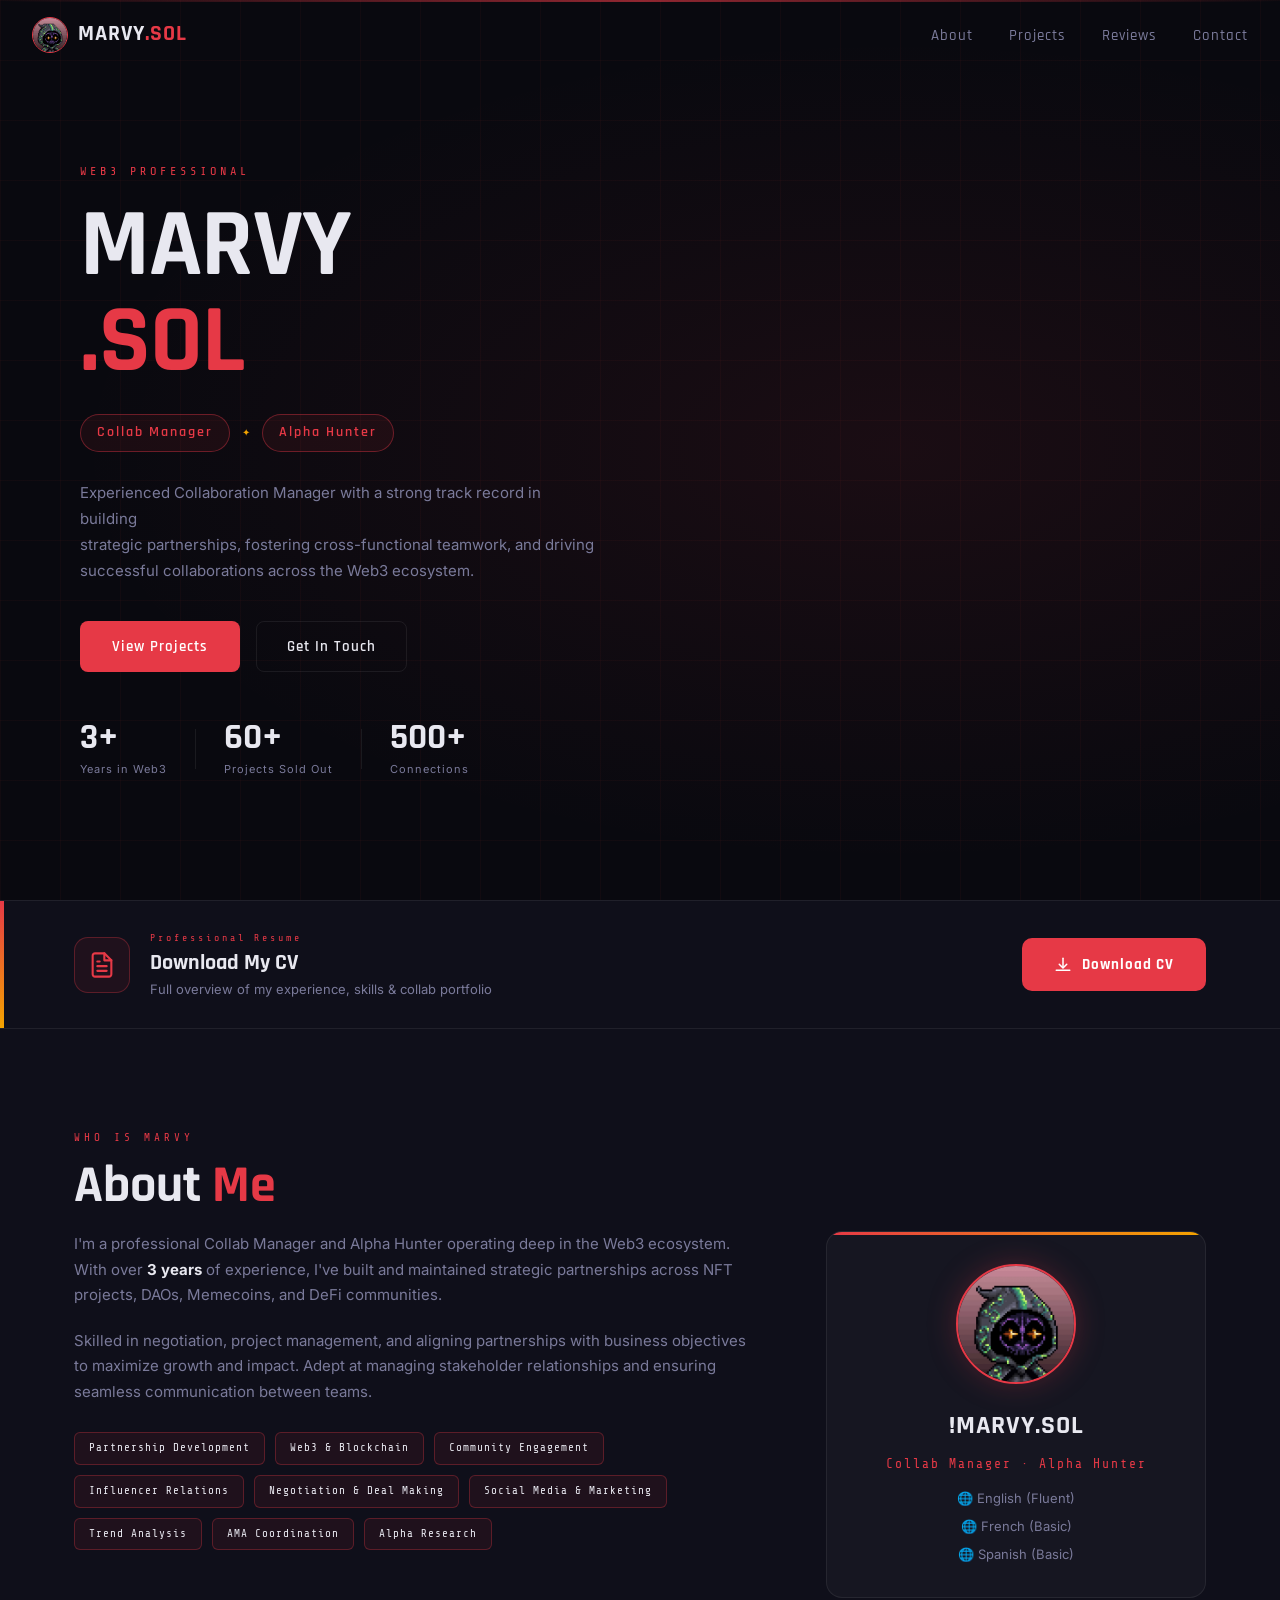
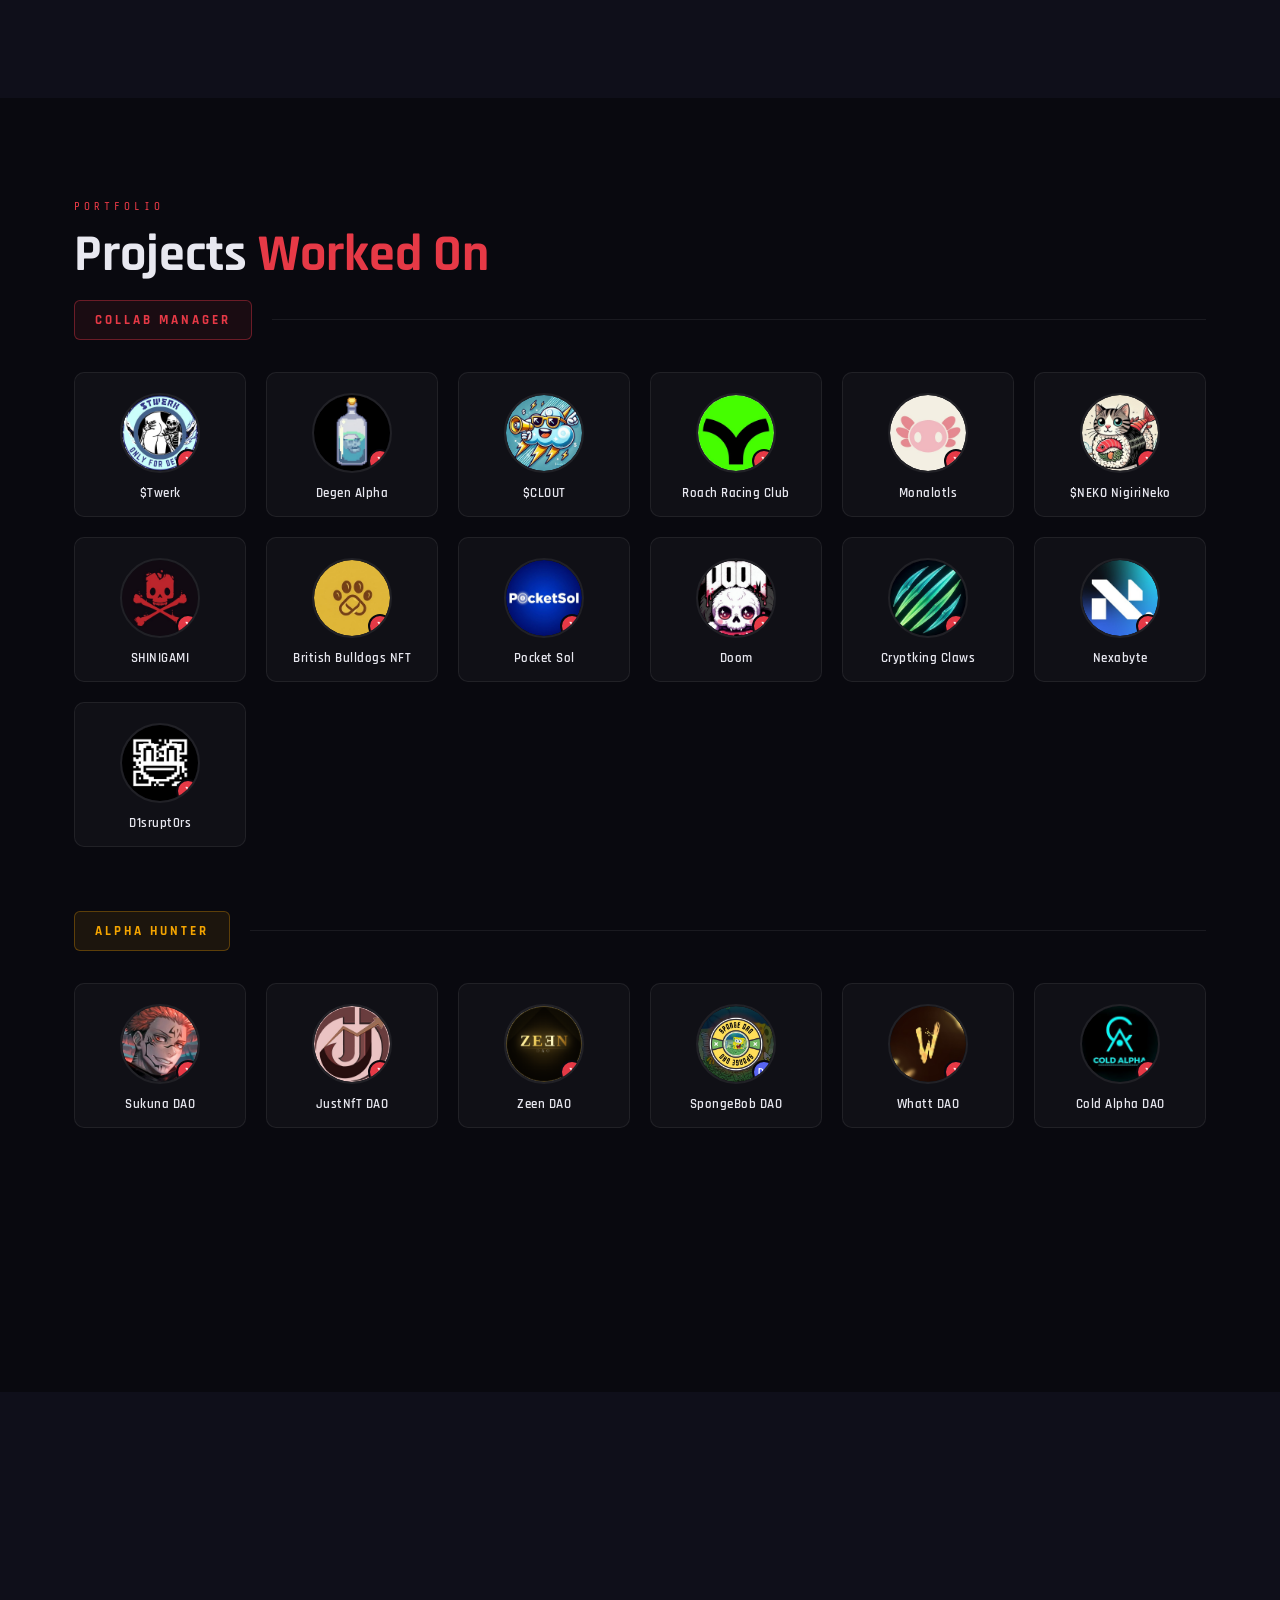
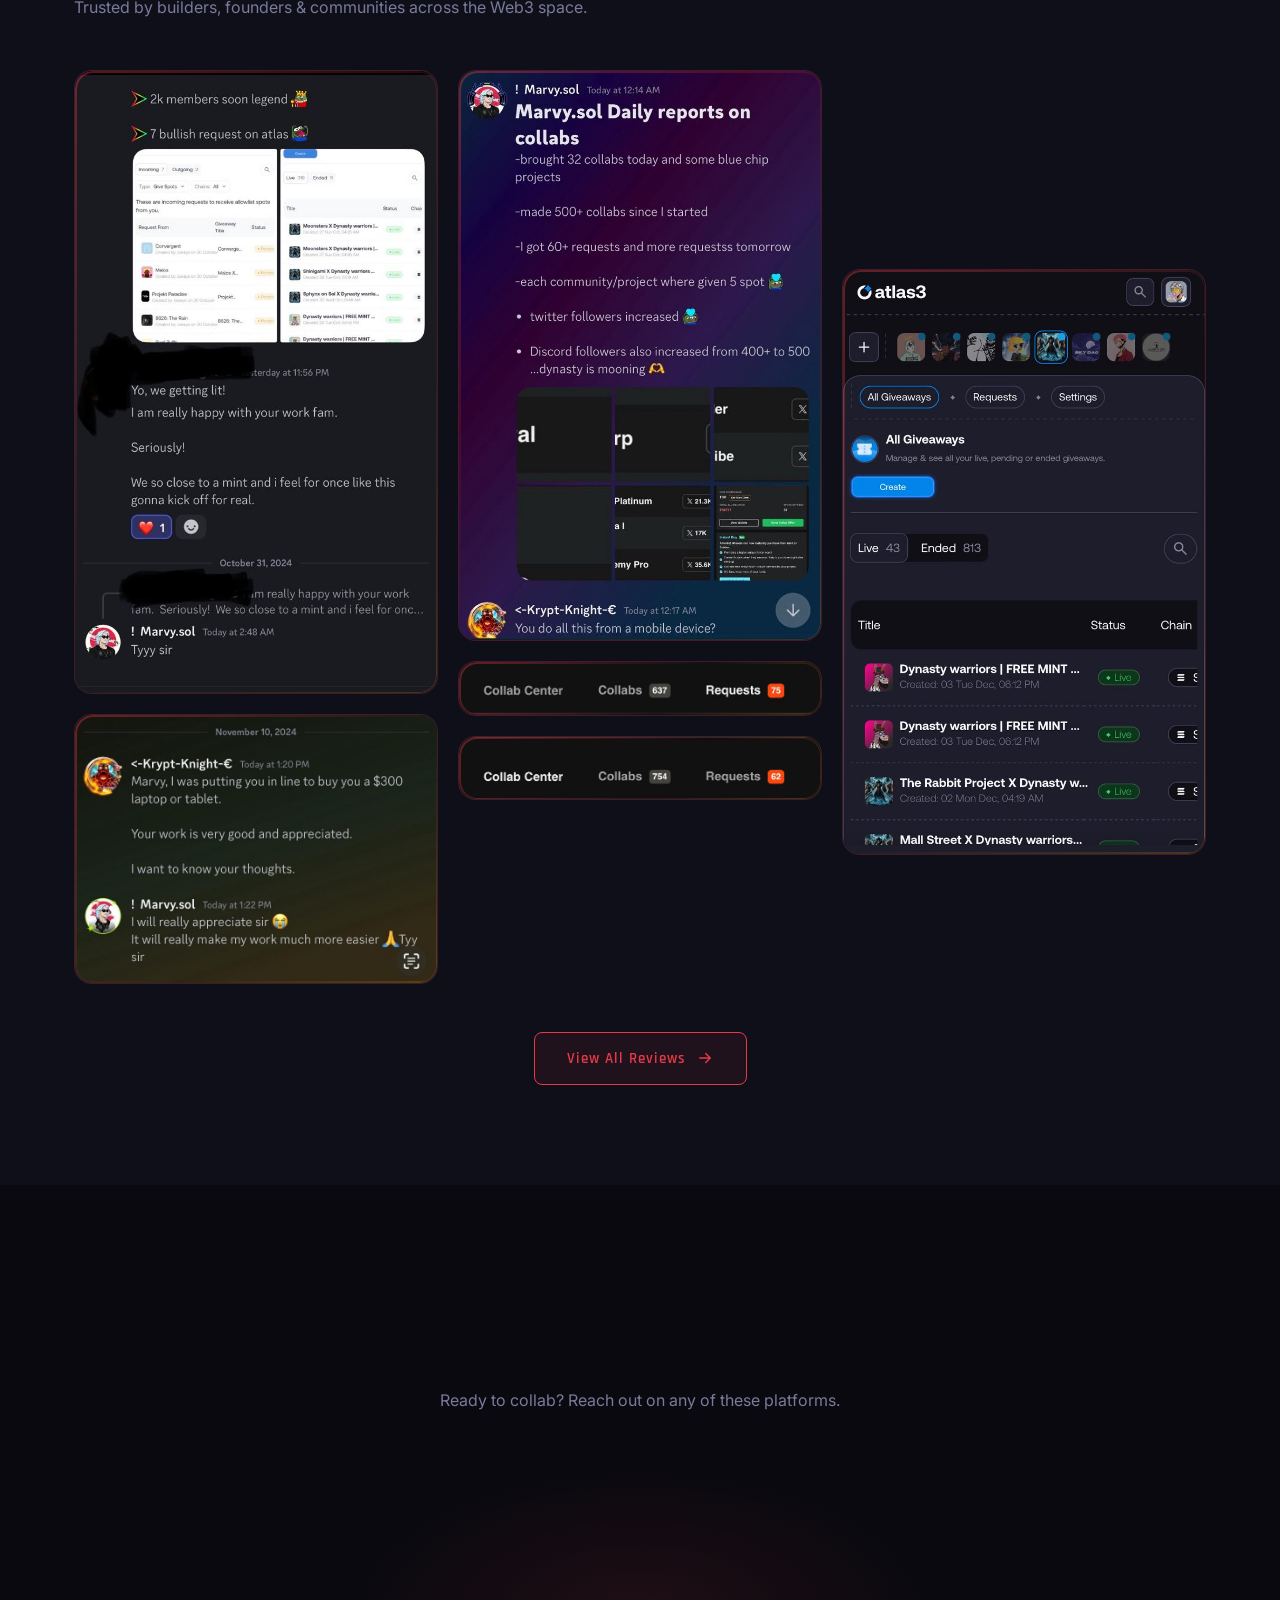
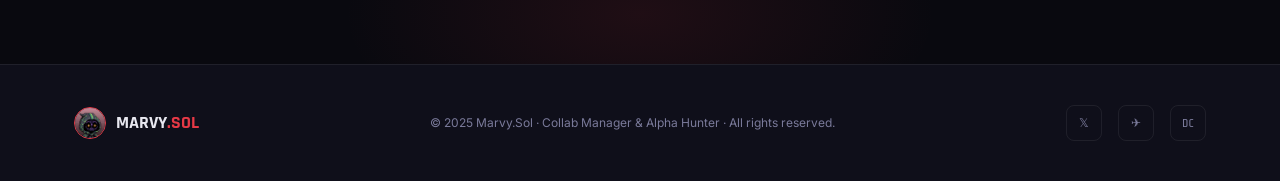
==== commit 33473098: "Update index.html" ====
--- a/index.html
+++ b/index.html
@@ -103,8 +103,8 @@
         </div>
         <div class="stat-divider"></div>
         <div class="stat-item">
-          <span class="stat-num">19</span>
-          <span class="stat-label">Collaborations</span>
+          <span class="stat-num">500+</span>
+          <span class="stat-label">Connections</span>
         </div>
       </div>
     </div>
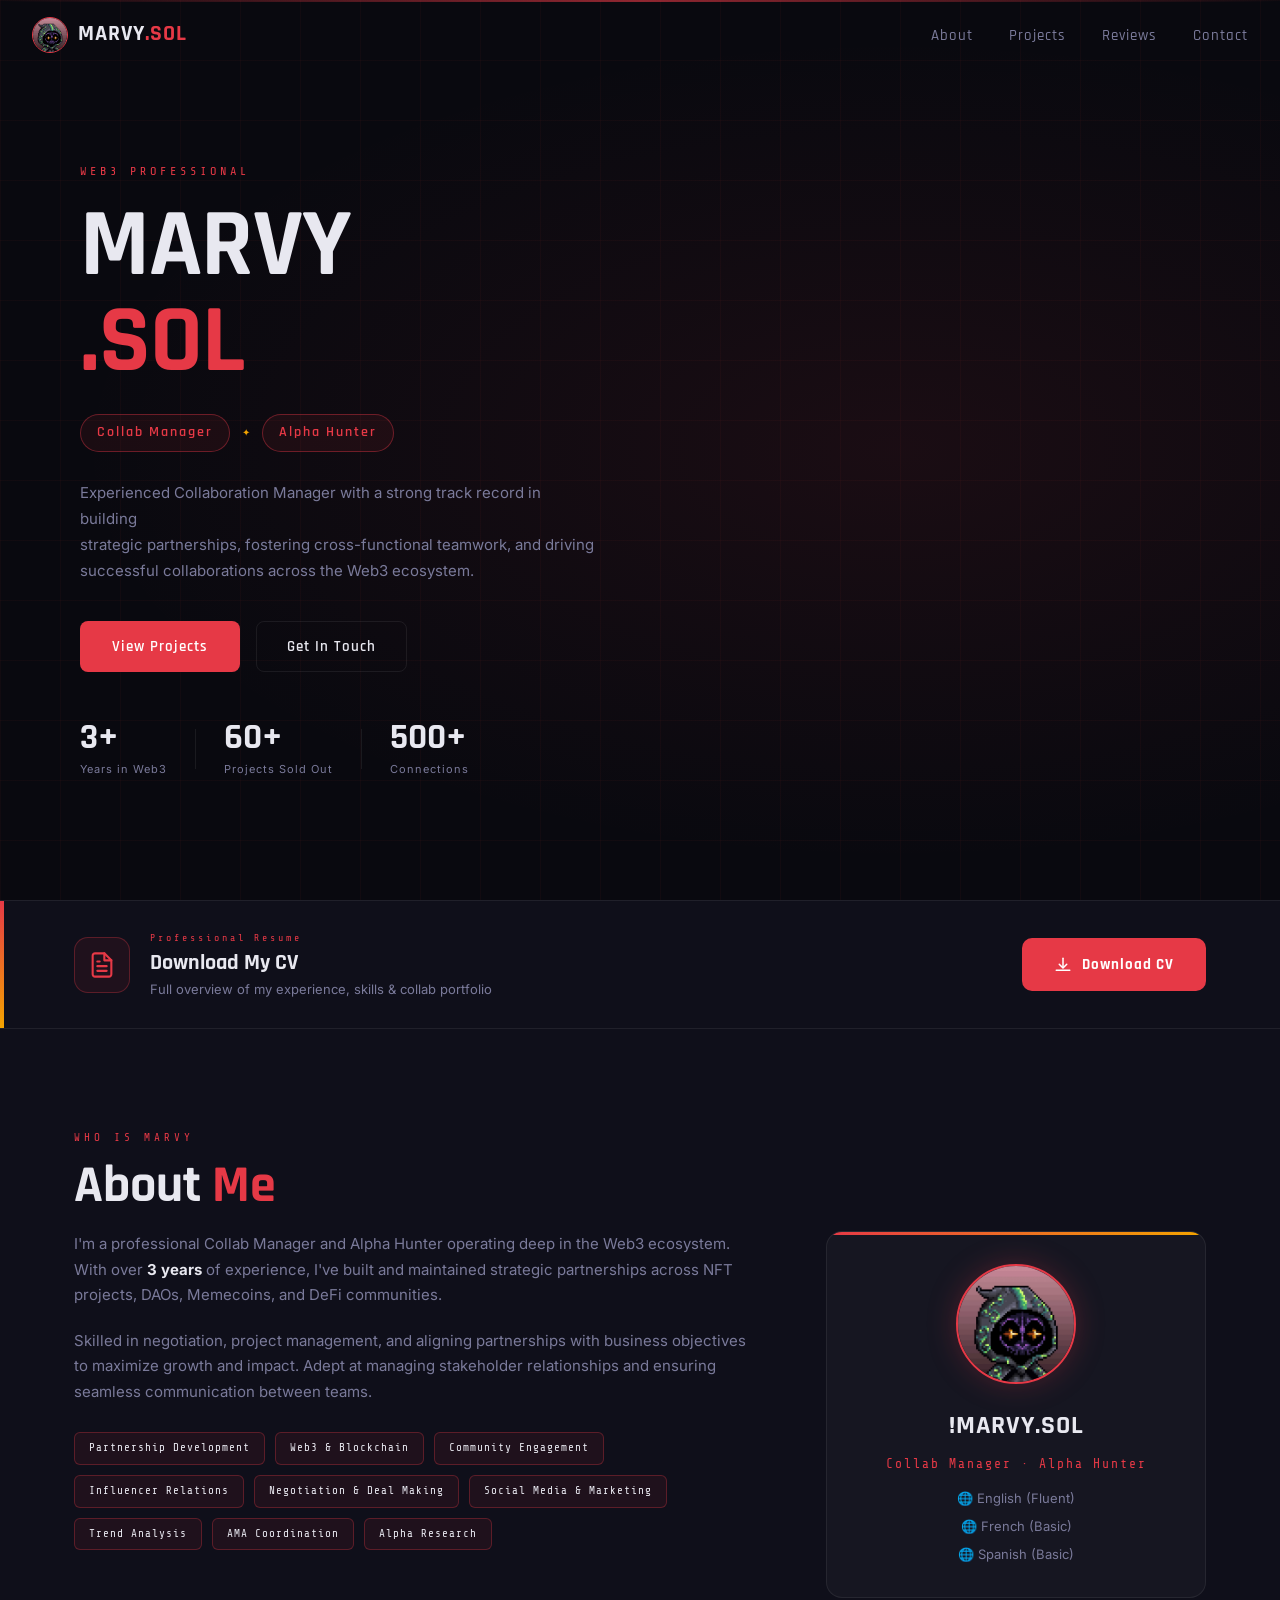
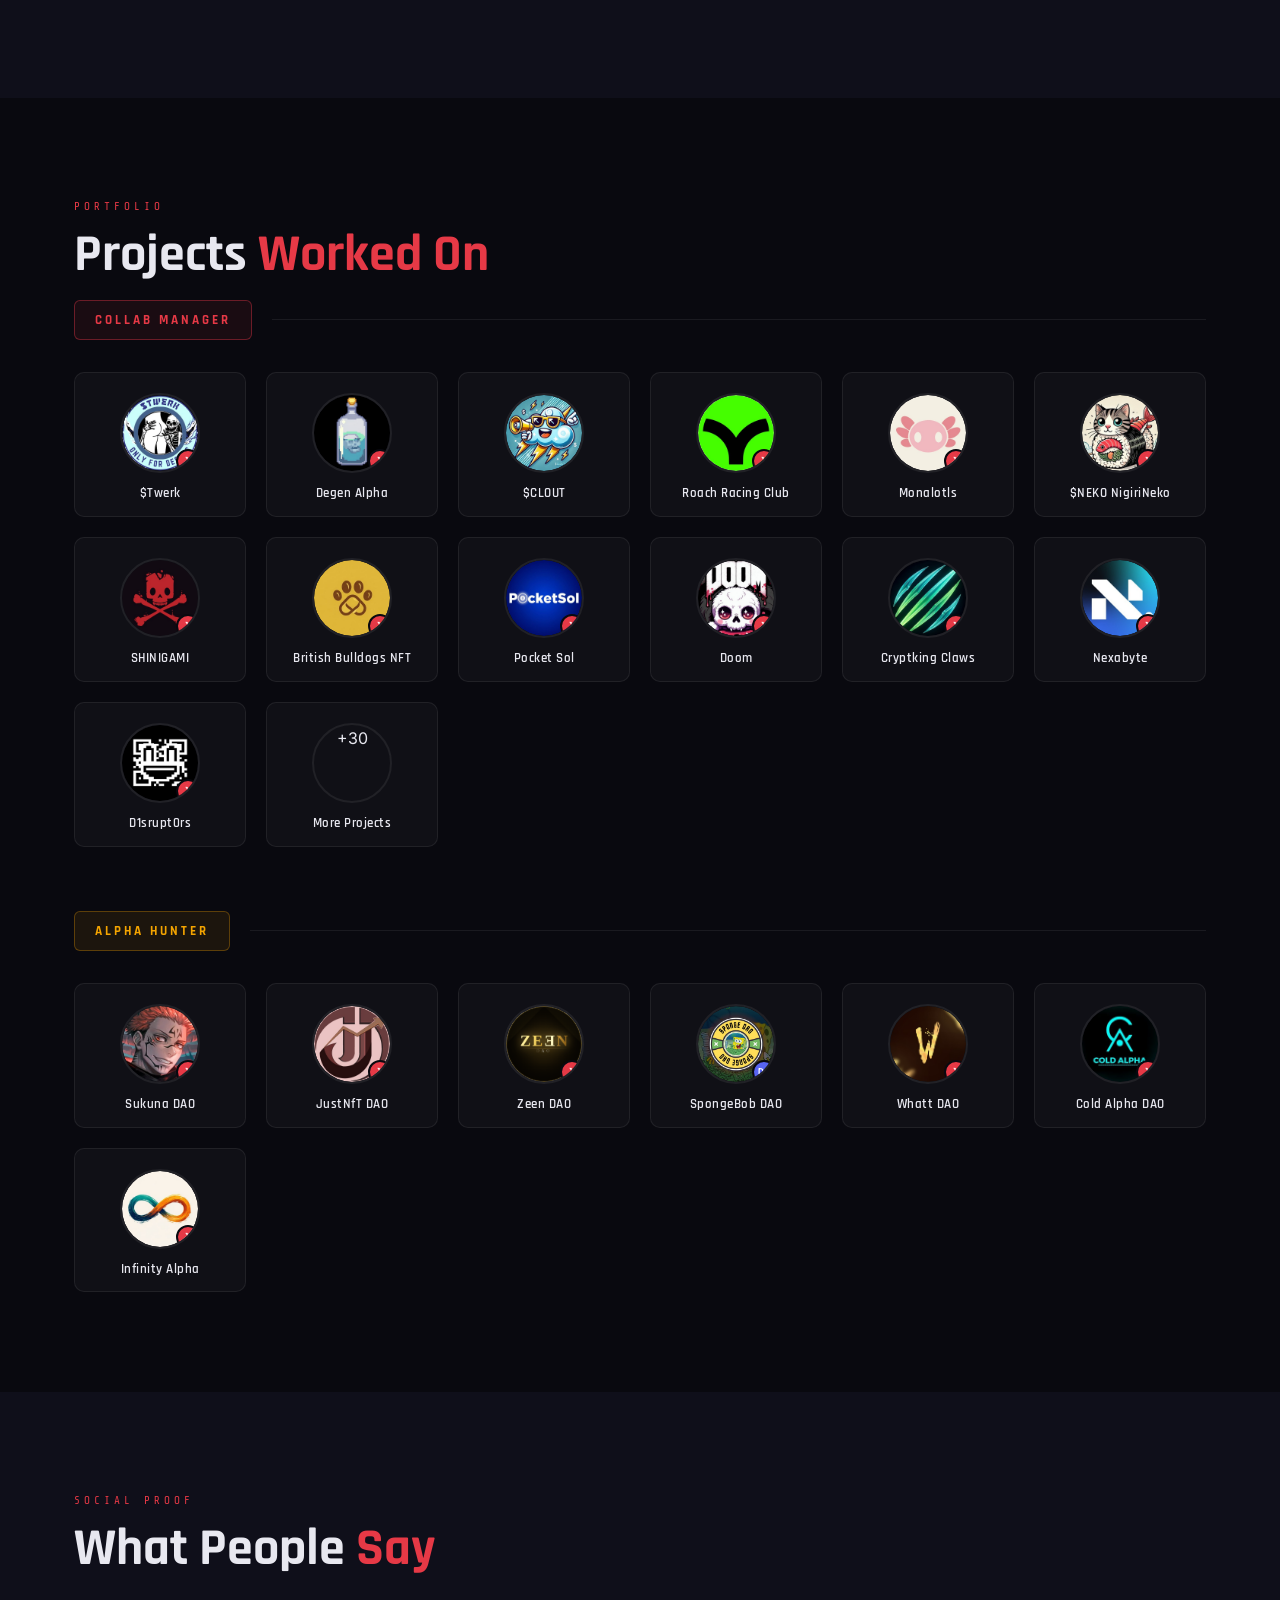
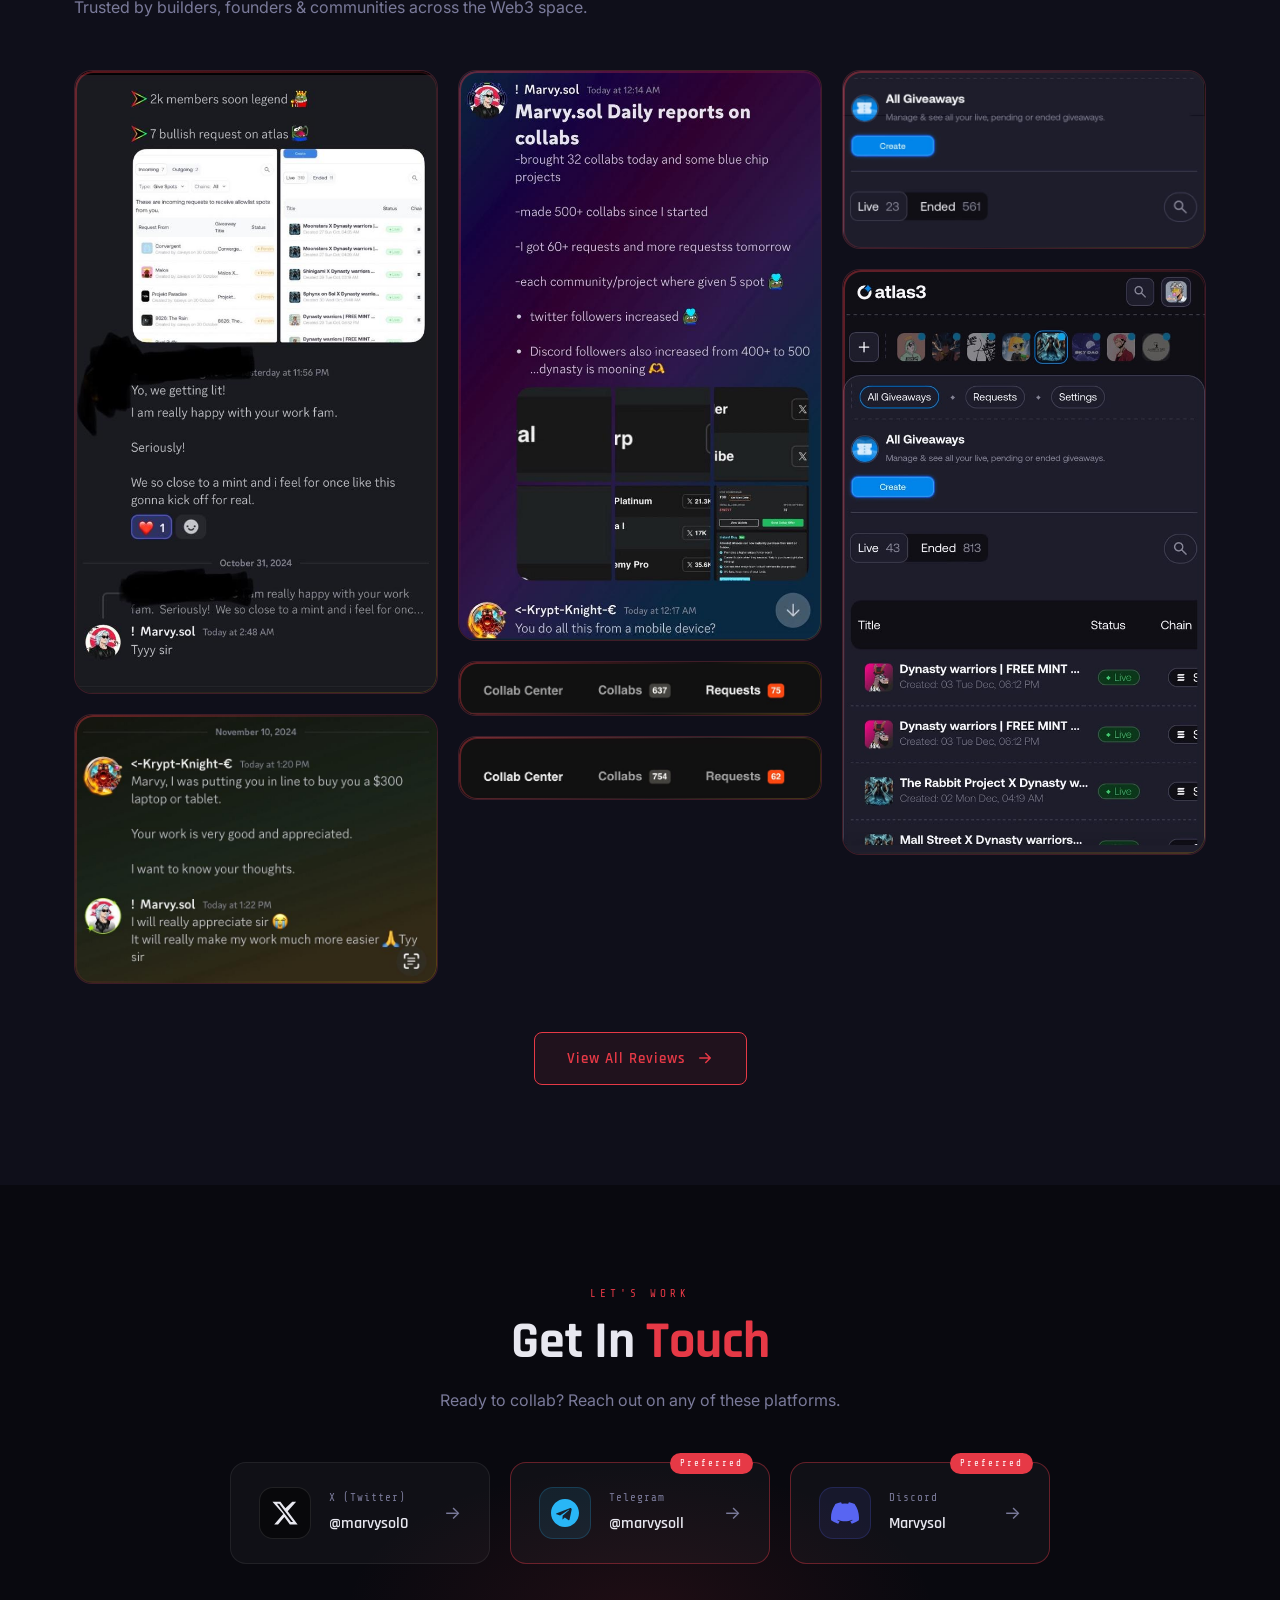
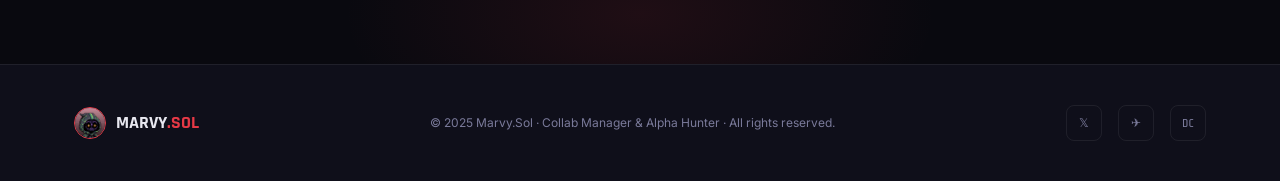
==== commit 5278f0a4: "Update index.html" ====
--- a/index.html
+++ b/index.html
@@ -310,6 +310,13 @@
             <p class="project-name">D1srupt0rs</p>
           </a>
 
+          <div class="project-card more-card">
+            <div class="project-img-wrap more-img">
+              <span>+30</span>
+            </div>
+            <p class="project-name">More Projects</p>
+          </div>
+
         </div>
       </div>
 
